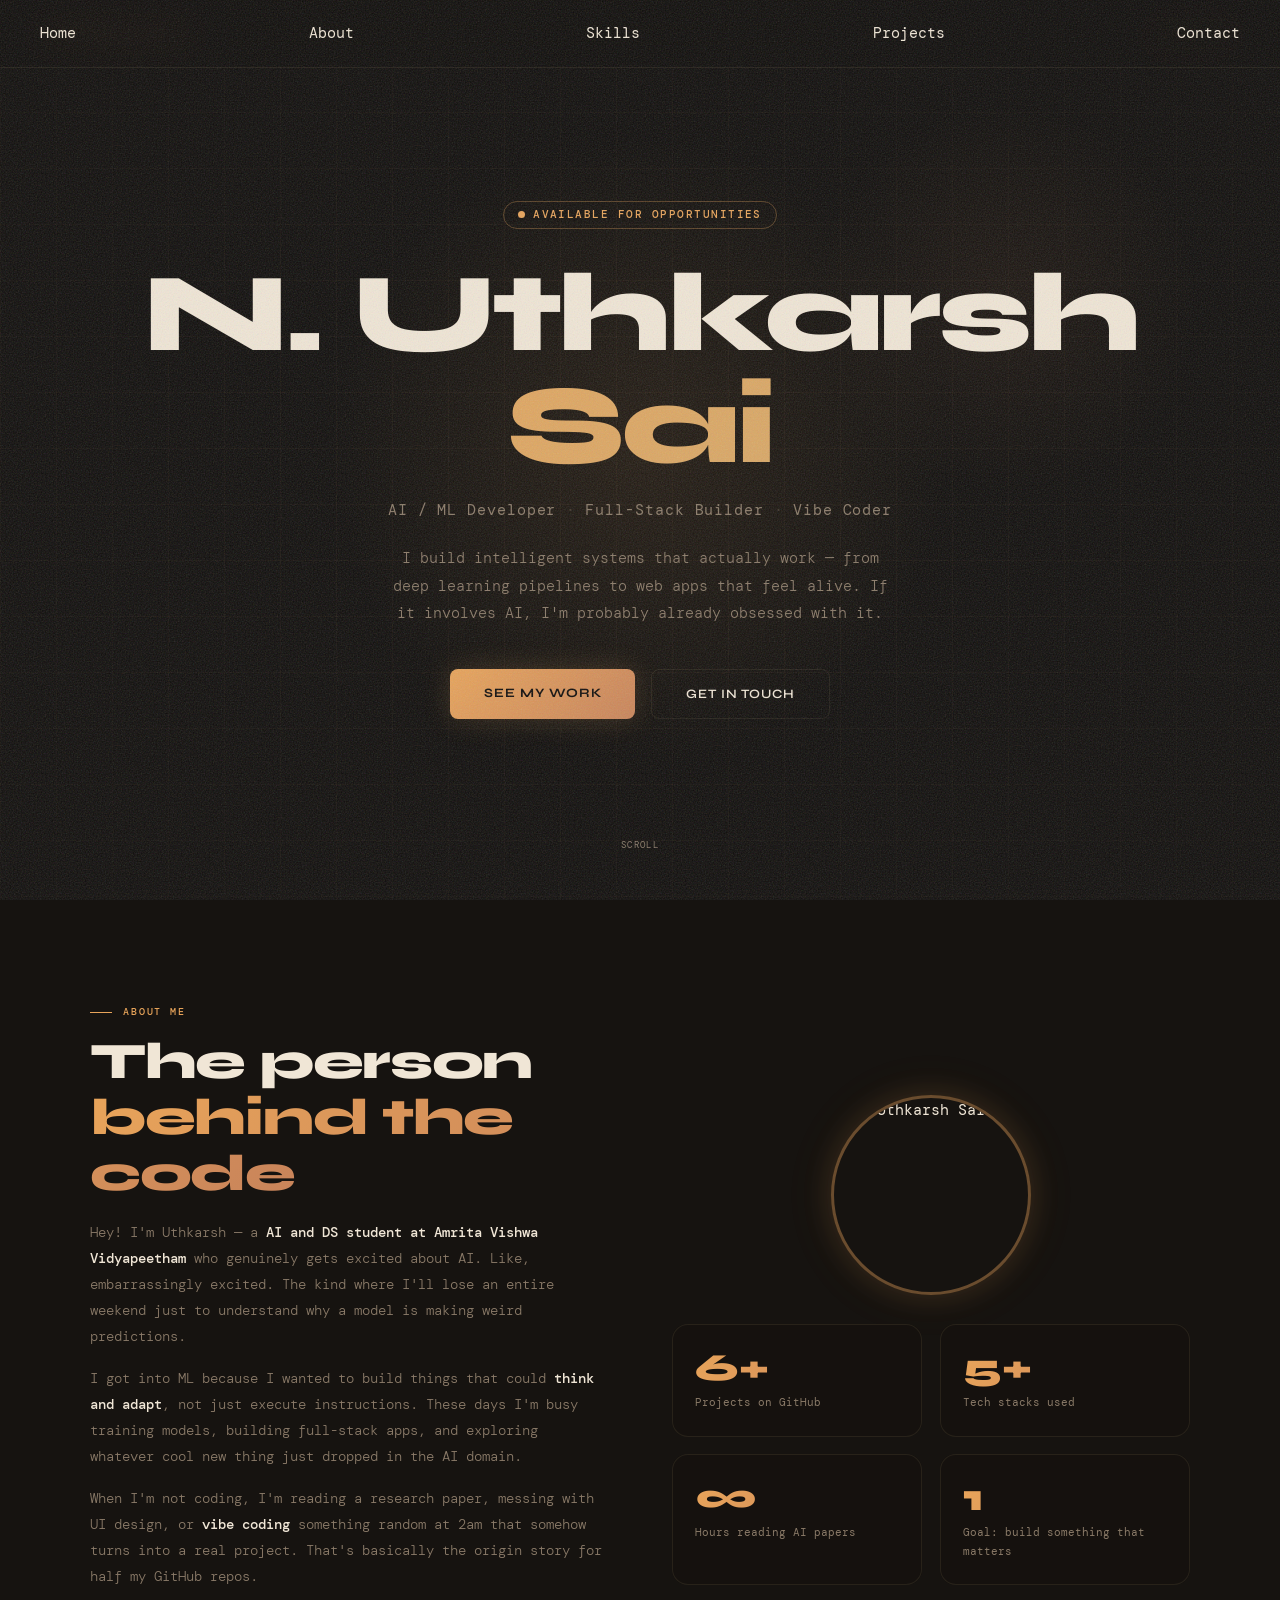
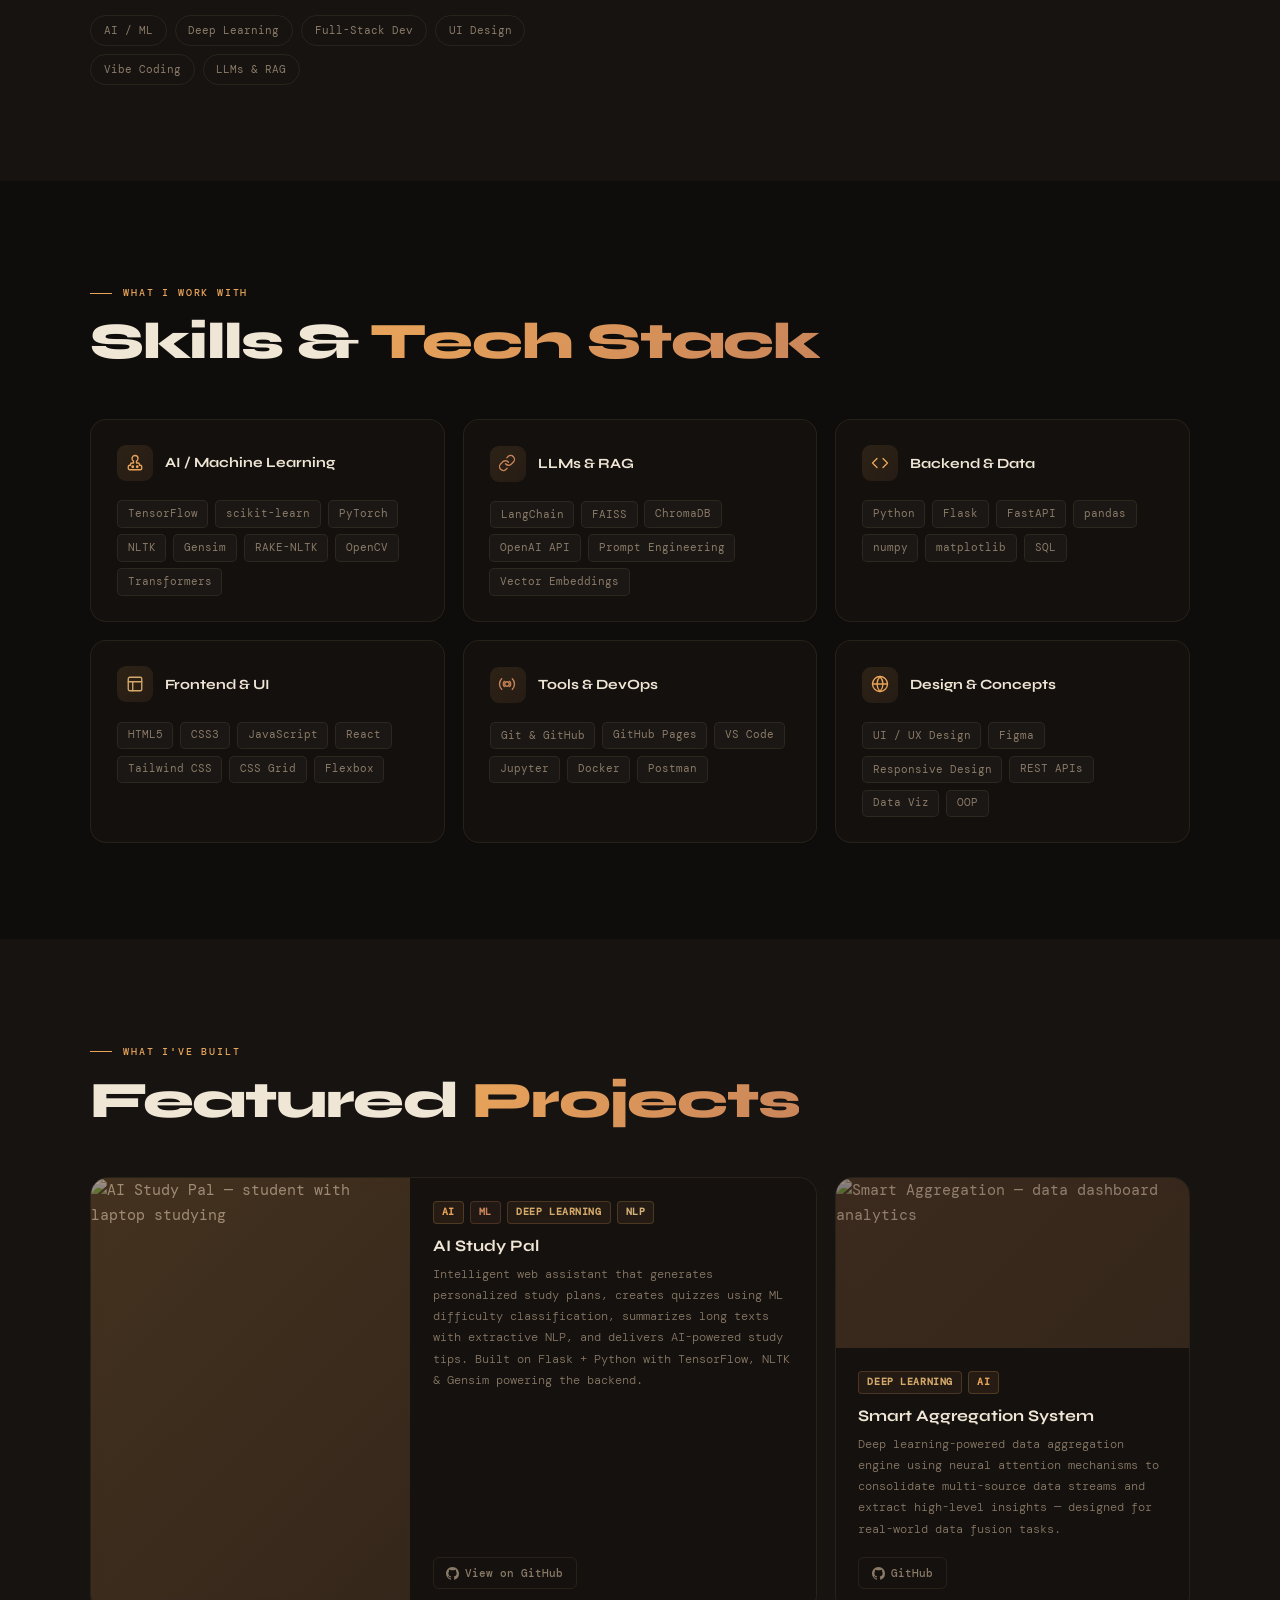
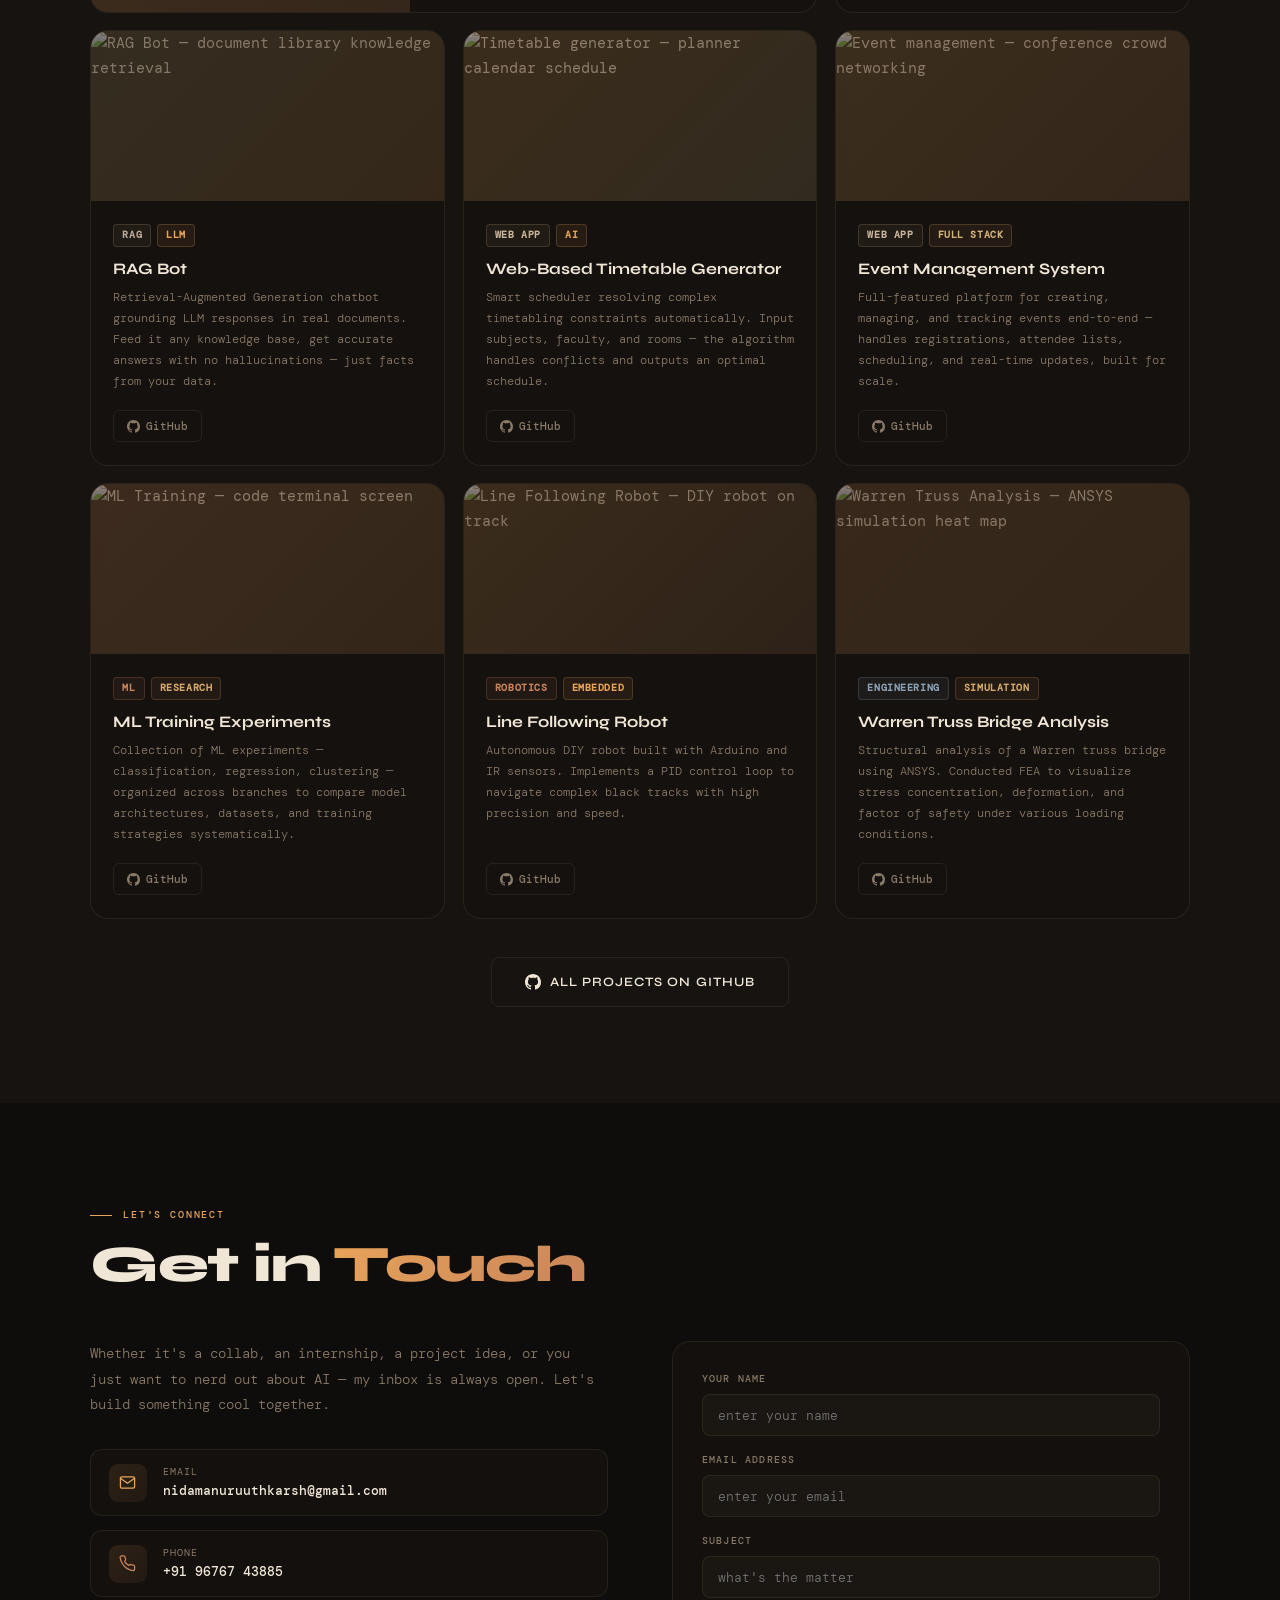
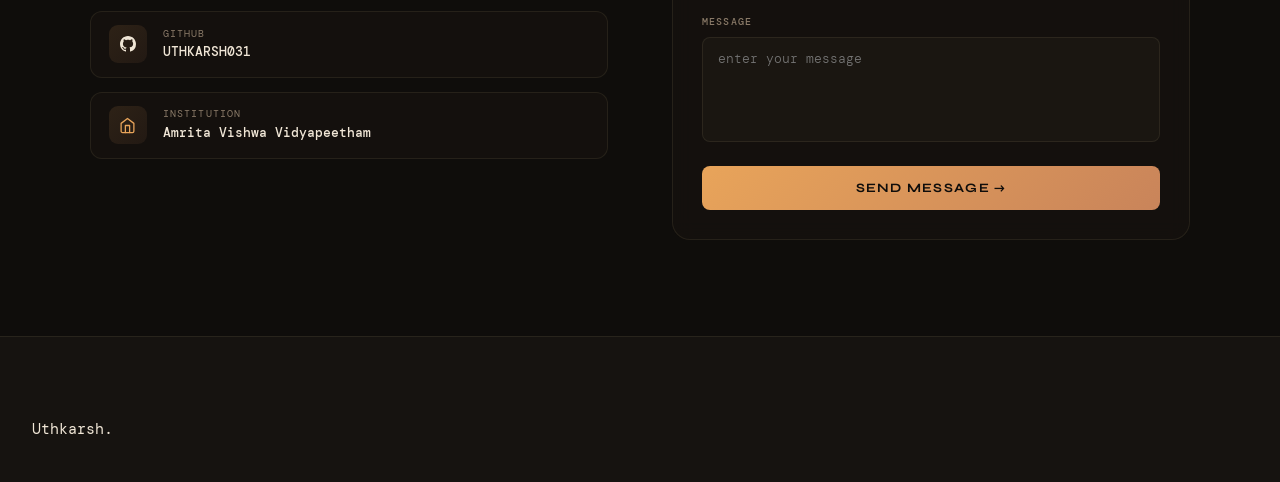
==== portfolio.html @ 539e6443 "Add files via upload" ====
<!DOCTYPE html>
<html lang="en">

<head>
  <meta charset="UTF-8" />
  <meta name="viewport" content="width=device-width, initial-scale=1.0" />
  <title>N. Uthkarsh Sai — AI/ML Developer</title>
  <link rel="preconnect" href="https://fonts.googleapis.com" />
  <link rel="preconnect" href="https://fonts.gstatic.com" crossorigin />
  <link
    href="https://fonts.googleapis.com/css2?family=Syne:wght@400;500;600;700;800&family=DM+Mono:wght@300;400;500&display=swap"
    rel="stylesheet" />

  <style>
    /* ======================================================
       TOKENS
    ====================================================== */
    :root {
      --bg: #0f0d0b;
      --surface: #161310;
      --surface2: #1e1a15;
      --border: rgba(255, 220, 160, 0.08);
      --accent: #e8a45a;
      --accent2: #c9845a;
      --accent3: #d4a96a;
      --text: #f0e6d6;
      --muted: #8a7a68;
      --card: rgba(22, 18, 14, 0.8);
      --r: 16px;
      --nh: 68px;
    }

    /* ======================================================
       RESET
    ====================================================== */
    *,
    *::before,
    *::after {
      box-sizing: border-box;
      margin: 0;
      padding: 0;
    }

    html {
      scroll-behavior: smooth;
      scroll-padding-top: var(--nh);
    }

    body {
      background: var(--bg);
      color: var(--text);
      font-family: 'DM Mono', monospace;
      font-size: 15px;
      line-height: 1.65;
      overflow-x: hidden;
    }

    a {
      color: inherit;
      text-decoration: none;
    }

    ul {
      list-style: none;
    }

    ::-webkit-scrollbar {
      width: 3px;
    }

    ::-webkit-scrollbar-track {
      background: var(--bg);
    }

    ::-webkit-scrollbar-thumb {
      background: var(--accent2);
      border-radius: 2px;
    }

    /* grain overlay */
    body::after {
      content: '';
      position: fixed;
      inset: 0;
      pointer-events: none;
      z-index: 9000;
      opacity: 0.18;
      background-image: url("data:image/svg+xml,%3Csvg xmlns='http://www.w3.org/2000/svg' width='300' height='300'%3E%3Cfilter id='n'%3E%3CfeTurbulence type='fractalNoise' baseFrequency='0.75' numOctaves='4' stitchTiles='stitch'/%3E%3C/filter%3E%3Crect width='300' height='300' filter='url(%23n)' opacity='1'/%3E%3C/svg%3E");
    }

    /* ======================================================
       CHECKBOX-POWERED MOBILE MENU  (zero JS)
    ====================================================== */
    #nav-toggle {
      display: none;
    }

    nav {
      position: fixed;
      top: 0;
      left: 0;
      right: 0;
      z-index: 500;
      height: var(--nh);
      display: flex;
      align-items: center;
      justify-content: space-between;
      padding: 0 2.5rem;
      background: rgba(15, 13, 11, 0.9);
      backdrop-filter: blur(18px);
      border-bottom: 1px solid var(--border);
    }

    .nav-logo {
      font-family: 'Syne', sans-serif;
      font-weight: 800;
      font-size: 1.3rem;
      letter-spacing: -0.02em;
      background: linear-gradient(120deg, #e8a45a, #c9845a);
      -webkit-background-clip: text;
      -webkit-text-fill-color: transparent;
      background-clip: text;
    }

    .nav-links {
      display: flex;
      gap: 2.5rem;
      align-items: center;
    }

    .nav-links a {
      font-size: 0.7rem;
      font-weight: 500;
      color: var(--muted);
      text-transform: uppercase;
      letter-spacing: 0.14em;
      transition: color 0.2s;
      position: relative;
      padding-bottom: 2px;
    }

    .nav-links a::after {
      content: '';
      position: absolute;
      bottom: 0;
      left: 0;
      width: 0;
      height: 1px;
      background: var(--accent);
      transition: width 0.3s ease;
    }

    .nav-links a:hover {
      color: var(--text);
    }

    .nav-links a:hover::after {
      width: 100%;
    }

    .nav-cta {
      padding: 0.42rem 1.05rem !important;
      border: 1px solid var(--accent) !important;
      border-radius: 6px;
      color: var(--accent) !important;
      transition: background 0.2s, color 0.2s !important;
    }

    .nav-cta::after {
      display: none !important;
    }

    .nav-cta:hover {
      background: var(--accent) !important;
      color: var(--bg) !important;
    }

    /* hamburger */
    .ham {
      display: none;
      flex-direction: column;
      gap: 5px;
      cursor: pointer;
    }

    .ham span {
      display: block;
      width: 22px;
      height: 2px;
      background: var(--text);
      border-radius: 2px;
      transition: all 0.3s ease;
      transform-origin: center;
    }

    /* mobile drawer */
    .mobile-nav {
      position: fixed;
      top: var(--nh);
      left: 0;
      right: 0;
      background: rgba(15, 13, 11, 0.97);
      backdrop-filter: blur(20px);
      border-bottom: 1px solid var(--border);
      padding: 1rem 2rem 1.5rem;
      z-index: 490;
      display: none;
      flex-direction: column;
    }

    .mobile-nav a {
      display: block;
      padding: 0.85rem 0;
      font-size: 0.8rem;
      color: var(--muted);
      border-bottom: 1px solid var(--border);
      text-transform: uppercase;
      letter-spacing: 0.12em;
      transition: color 0.2s;
    }

    .mobile-nav a:hover {
      color: var(--accent);
    }

    #nav-toggle:checked~.mobile-nav {
      display: flex;
    }

    #nav-toggle:checked~nav .ham span:nth-child(1) {
      transform: rotate(45deg) translate(5px, 5px);
    }

    #nav-toggle:checked~nav .ham span:nth-child(2) {
      opacity: 0;
      width: 0;
    }

    #nav-toggle:checked~nav .ham span:nth-child(3) {
      transform: rotate(-45deg) translate(5px, -5px);
    }

    /* ======================================================
       HERO
    ====================================================== */
    #hero {
      min-height: 100vh;
      display: flex;
      flex-direction: column;
      align-items: center;
      justify-content: center;
      text-align: center;
      padding: calc(var(--nh) + 4rem) 2rem 7rem;
      position: relative;
      overflow: hidden;
    }

    .hero-grid {
      position: absolute;
      inset: 0;
      background-image:
        linear-gradient(rgba(232, 164, 90, 0.04) 1px, transparent 1px),
        linear-gradient(90deg, rgba(232, 164, 90, 0.04) 1px, transparent 1px);
      background-size: 56px 56px;
      animation: gridShift 18s linear infinite;
    }

    .hero-grid::after {
      content: '';
      position: absolute;
      inset: 0;
      background: radial-gradient(ellipse at center, transparent 35%, rgba(15, 13, 11, 0.65) 100%);
      pointer-events: none;
    }

    @keyframes gridShift {
      0% {
        background-position: 0 0
      }

      100% {
        background-position: 56px 56px
      }
    }

    .glow-a {
      position: absolute;
      width: 680px;
      height: 680px;
      background: radial-gradient(circle, rgba(232, 164, 90, 0.09) 0%, transparent 65%);
      top: 50%;
      left: 50%;
      transform: translate(-50%, -50%);
      animation: breathe 7s ease-in-out infinite;
      pointer-events: none;
    }

    .glow-b {
      position: absolute;
      width: 420px;
      height: 420px;
      background: radial-gradient(circle, rgba(201, 132, 90, 0.07) 0%, transparent 65%);
      top: 10%;
      right: 5%;
      animation: breathe-b 9s ease-in-out infinite reverse;
      pointer-events: none;
    }

    @keyframes breathe {

      0%,
      100% {
        opacity: 0.7;
        transform: translate(-50%, -50%) scale(1);
      }

      50% {
        opacity: 1;
        transform: translate(-50%, -50%) scale(1.12);
      }
    }

    @keyframes breathe-b {

      0%,
      100% {
        opacity: 0.7;
        transform: scale(1);
      }

      50% {
        opacity: 1;
        transform: scale(1.1);
      }
    }

    .hero-badge {
      display: inline-flex;
      align-items: center;
      gap: 0.5rem;
      padding: 0.28rem 0.9rem;
      border: 1px solid rgba(232, 164, 90, 0.32);
      border-radius: 100px;
      font-size: 0.66rem;
      font-weight: 500;
      color: var(--accent);
      letter-spacing: 0.14em;
      text-transform: uppercase;
      margin-bottom: 1.8rem;
      position: relative;
      animation: fadeUp 0.7s ease both;
    }

    .dot {
      width: 7px;
      height: 7px;
      background: var(--accent);
      border-radius: 50%;
      flex-shrink: 0;
      position: relative;
      animation: blink 1.4s ease-in-out infinite;
    }

    .dot::after {
      content: '';
      position: absolute;
      inset: -3px;
      border-radius: 50%;
      border: 1px solid var(--accent);
      animation: ping 1.4s ease-out infinite;
      opacity: 0;
    }

    @keyframes ping {
      0% {
        transform: scale(1);
        opacity: 0.6
      }

      100% {
        transform: scale(2.2);
        opacity: 0
      }
    }

    @keyframes blink {

      0%,
      100% {
        opacity: 1
      }

      50% {
        opacity: 0.15
      }
    }

    .hero-name {
      font-family: 'Syne', sans-serif;
      font-size: clamp(3.2rem, 9vw, 7rem);
      font-weight: 800;
      line-height: 1.0;
      letter-spacing: -0.035em;
      animation: fadeUp 0.8s ease 0.1s both;
    }

    .hero-name .plain {
      display: block;
      color: var(--text);
    }

    .hero-name .grad {
      display: block;
      background: linear-gradient(125deg, #e8a45a 0%, #d4a96a 45%, #c9845a 100%);
      background-size: 200%;
      -webkit-background-clip: text;
      -webkit-text-fill-color: transparent;
      background-clip: text;
      animation: shimmer 5s ease infinite;
    }

    @keyframes shimmer {
      0% {
        background-position: 0% 50%;
      }

      50% {
        background-position: 100% 50%;
      }

      100% {
        background-position: 0% 50%;
      }
    }

    .hero-role {
      font-size: clamp(0.75rem, 1.8vw, 0.95rem);
      color: var(--muted);
      margin: 1rem 0 1.4rem;
      letter-spacing: 0.06em;
      animation: fadeUp 0.8s ease 0.2s both;
    }

    .hero-role .sep {
      margin: 0 0.6rem;
      opacity: 0.35;
    }

    .hero-desc {
      font-size: 0.95rem;
      color: var(--muted);
      max-width: 510px;
      margin: 0 auto 2.6rem;
      line-height: 1.8;
      font-weight: 300;
      animation: fadeUp 0.8s ease 0.3s both;
    }

    .hero-btns {
      display: flex;
      gap: 1rem;
      justify-content: center;
      flex-wrap: wrap;
      animation: fadeUp 0.8s ease 0.4s both;
    }

    .btn-p {
      padding: 0.85rem 2.1rem;
      background: linear-gradient(135deg, #e8a45a, #c9845a);
      color: #0f0d0b;
      font-family: 'Syne', sans-serif;
      font-weight: 700;
      font-size: 0.8rem;
      letter-spacing: 0.08em;
      text-transform: uppercase;
      border-radius: 8px;
      transition: transform 0.25s, box-shadow 0.25s;
      box-shadow: 0 0 28px rgba(232, 164, 90, 0.2);
    }

    .btn-p:hover {
      transform: translateY(-3px);
      box-shadow: 0 0 50px rgba(232, 164, 90, 0.36);
    }

    .btn-o {
      padding: 0.85rem 2.1rem;
      border: 1px solid var(--border);
      color: var(--text);
      font-family: 'Syne', sans-serif;
      font-weight: 600;
      font-size: 0.8rem;
      letter-spacing: 0.08em;
      text-transform: uppercase;
      border-radius: 8px;
      transition: border-color 0.25s, color 0.25s, transform 0.25s;
    }

    .btn-o:hover {
      border-color: var(--accent2);
      color: var(--accent2);
      transform: translateY(-3px);
    }

    .scroll-cue {
      position: absolute;
      bottom: 2.5rem;
      left: 50%;
      transform: translateX(-50%);
      display: flex;
      flex-direction: column;
      align-items: center;
      gap: 0.4rem;
    }

    .scroll-cue span {
      font-size: 0.58rem;
      color: var(--muted);
      text-transform: uppercase;
      letter-spacing: 0.16em;
    }

    .scroll-bar {
      width: 1px;
      height: 0;
      background: linear-gradient(to bottom, var(--accent), transparent);
      animation: grow 2s ease-in-out infinite;
    }

    @keyframes grow {
      0% {
        height: 0;
        opacity: 1
      }

      60% {
        height: 44px;
        opacity: 1
      }

      100% {
        height: 44px;
        opacity: 0
      }
    }



    @keyframes fadeUp {
      from {
        opacity: 0;
        transform: translateY(22px);
      }

      to {
        opacity: 1;
        transform: translateY(0);
      }
    }

    /* ======================================================
       SECTION SHARED
    ====================================================== */
    section {
      padding: 6rem 2rem;
    }

    .container {
      max-width: 1100px;
      margin: 0 auto;
    }

    .eyebrow {
      display: inline-flex;
      align-items: center;
      gap: 0.7rem;
      font-size: 0.63rem;
      font-weight: 500;
      color: var(--accent);
      text-transform: uppercase;
      letter-spacing: 0.18em;
      margin-bottom: 0.8rem;
    }

    .eyebrow::before {
      content: '';
      display: block;
      width: 22px;
      height: 1px;
      background: var(--accent);
    }

    .sec-title {
      font-family: 'Syne', sans-serif;
      font-size: clamp(2rem, 4.5vw, 3.2rem);
      font-weight: 800;
      letter-spacing: -0.025em;
      line-height: 1.1;
      margin-bottom: 1rem;
    }

    .sec-title em {
      font-style: normal;
      background: linear-gradient(125deg, #e8a45a, #c9845a);
      -webkit-background-clip: text;
      -webkit-text-fill-color: transparent;
      background-clip: text;
    }

    /* ======================================================
       ABOUT
    ====================================================== */
    #about {
      background: var(--surface);
    }

    .about-grid {
      display: grid;
      grid-template-columns: 1fr 1fr;
      gap: 4rem;
      align-items: center;
    }

    .about-text p {
      font-size: 0.88rem;
      color: var(--muted);
      line-height: 1.85;
      margin-bottom: 1rem;
      font-weight: 300;
    }

    .about-text p strong {
      color: var(--text);
      font-weight: 500;
    }

    .chips {
      display: flex;
      flex-wrap: wrap;
      gap: 0.5rem;
      margin-top: 1.6rem;
    }

    .chip {
      padding: 0.33rem 0.8rem;
      border: 1px solid var(--border);
      border-radius: 100px;
      font-size: 0.7rem;
      color: var(--muted);
      transition: border-color 0.25s, color 0.25s;
    }

    .chip:hover {
      border-color: var(--accent);
      color: var(--accent);
    }

    .stat-grid {
      display: grid;
      grid-template-columns: 1fr 1fr;
      gap: 1.1rem;
    }

    .profile-pic-wrap {
      display: flex;
      justify-content: center;
      margin-bottom: 1.8rem;
    }

    .profile-pic {
      width: 200px;
      height: 200px;
      border-radius: 50%;
      object-fit: cover;
      object-position: top;
      border: 3px solid rgba(232, 164, 90, 0.4);
      box-shadow: 0 0 30px rgba(232, 164, 90, 0.15), 0 0 60px rgba(232, 164, 90, 0.06);
      transition: transform 0.4s, box-shadow 0.4s;
    }

    .profile-pic:hover {
      transform: scale(1.05);
      box-shadow: 0 0 40px rgba(232, 164, 90, 0.3), 0 0 80px rgba(232, 164, 90, 0.1);
    }

    .stat-box {
      background: var(--card);
      border: 1px solid var(--border);
      border-radius: var(--r);
      padding: 1.5rem 1.4rem;
      backdrop-filter: blur(8px);
      transition: border-color 0.3s, transform 0.3s;
    }

    .stat-box:hover {
      border-color: rgba(232, 164, 90, 0.35);
      transform: translateY(-4px);
    }

    .stat-n {
      font-family: 'Syne', sans-serif;
      font-size: 2.4rem;
      font-weight: 800;
      background: linear-gradient(120deg, #e8a45a, #c9845a);
      -webkit-background-clip: text;
      -webkit-text-fill-color: transparent;
      background-clip: text;
      line-height: 1;
      margin-bottom: 0.35rem;
    }

    .stat-l {
      font-size: 0.7rem;
      color: var(--muted);
    }

    /* ======================================================
       SKILLS
    ====================================================== */
    #skills {
      background: var(--bg);
    }

    .skills-grid {
      display: grid;
      grid-template-columns: repeat(auto-fit, minmax(268px, 1fr));
      gap: 1.1rem;
      margin-top: 3rem;
    }

    .sk-card {
      background: var(--card);
      border: 1px solid var(--border);
      border-radius: var(--r);
      padding: 1.6rem;
      backdrop-filter: blur(8px);
      transition: border-color 0.3s, transform 0.3s, box-shadow 0.3s;
    }

    .sk-card:hover {
      border-color: rgba(201, 132, 90, 0.38);
      transform: translateY(-5px);
      box-shadow: 0 16px 50px rgba(0, 0, 0, 0.45), 0 -1px 0 0 rgba(232, 164, 90, 0.3);
    }

    .sk-head {
      display: flex;
      align-items: center;
      gap: 0.75rem;
      margin-bottom: 1.2rem;
    }

    .sk-ico {
      width: 36px;
      height: 36px;
      background: linear-gradient(135deg, rgba(232, 164, 90, 0.12), rgba(201, 132, 90, 0.1));
      border-radius: 9px;
      display: grid;
      place-items: center;
      font-size: 1rem;
      flex-shrink: 0;
    }

    .sk-cat {
      font-family: 'Syne', sans-serif;
      font-size: 0.88rem;
      font-weight: 700;
    }

    .pill-row {
      display: flex;
      flex-wrap: wrap;
      gap: 0.42rem;
    }

    .pill {
      padding: 0.23rem 0.62rem;
      background: rgba(255, 255, 255, 0.03);
      border: 1px solid var(--border);
      border-radius: 5px;
      font-size: 0.68rem;
      color: var(--muted);
      transition: color 0.2s, border-color 0.2s;
    }

    .pill:hover {
      color: var(--text);
      border-color: var(--accent2);
    }

    /* ======================================================
       PROJECTS
    ====================================================== */
    #projects {
      background: var(--surface);
    }

    .proj-grid {
      display: grid;
      grid-template-columns: repeat(3, 1fr);
      gap: 1.1rem;
      margin-top: 3rem;
    }

    .pc {
      background: var(--card);
      border: 1px solid var(--border);
      border-radius: 18px;
      overflow: hidden;
      backdrop-filter: blur(8px);
      transition: border-color 0.35s, transform 0.35s, box-shadow 0.35s;
      display: flex;
      flex-direction: column;
    }

    .pc:hover {
      border-color: rgba(232, 164, 90, 0.32);
      transform: translateY(-7px);
      box-shadow: 0 22px 65px rgba(0, 0, 0, 0.5), 0 0 28px rgba(232, 164, 90, 0.08);
    }

    .pc.feat {
      grid-column: span 2;
      flex-direction: row;
    }

    .pthumb {
      min-height: 170px;
      display: flex;
      align-items: center;
      justify-content: center;
      position: relative;
      overflow: hidden;
      flex-shrink: 0;
    }

    .pc:hover .pthumb-img {
      opacity: 0.65 !important;
      transform: scale(1.06);
    }

    .pc.feat .pthumb {
      width: 44%;
      min-height: unset;
    }




    .pbody {
      padding: 1.4rem;
      display: flex;
      flex-direction: column;
      flex: 1;
    }

    .ptags {
      display: flex;
      flex-wrap: wrap;
      gap: 0.38rem;
      margin-bottom: 0.75rem;
    }

    .pt {
      padding: 0.16rem 0.5rem;
      border-radius: 4px;
      font-size: 0.6rem;
      font-weight: 600;
      letter-spacing: 0.06em;
      text-transform: uppercase;
    }

    .t-ai {
      background: rgba(232, 164, 90, 0.08);
      color: #e8a45a;
      border: 1px solid rgba(232, 164, 90, 0.22);
    }

    .t-ml {
      background: rgba(201, 132, 90, 0.08);
      color: #c9845a;
      border: 1px solid rgba(201, 132, 90, 0.22);
    }

    .t-dl {
      background: rgba(212, 140, 90, 0.08);
      color: #d4a96a;
      border: 1px solid rgba(212, 140, 90, 0.22);
    }

    .t-web {
      background: rgba(180, 155, 110, 0.08);
      color: #c8b49a;
      border: 1px solid rgba(180, 155, 110, 0.22);
    }

    .t-nlp {
      background: rgba(212, 160, 90, 0.08);
      color: #d4b07a;
      border: 1px solid rgba(212, 160, 90, 0.22);
    }

    .t-rag {
      background: rgba(180, 155, 110, 0.08);
      color: #b8a898;
      border: 1px solid rgba(180, 155, 110, 0.22);
    }

    .t-eng {
      background: rgba(140, 160, 180, 0.08);
      color: #8aa0b4;
      border: 1px solid rgba(140, 160, 180, 0.22);
    }

    .ptitle {
      font-family: 'Syne', sans-serif;
      font-size: 1rem;
      font-weight: 700;
      line-height: 1.3;
      margin-bottom: 0.45rem;
    }

    .pdesc {
      font-size: 0.78rem;
      color: var(--muted);
      line-height: 1.7;
      margin-bottom: 1.1rem;
      flex: 1;
      font-weight: 300;
    }

    .pfoot {
      display: flex;
      gap: 0.65rem;
      margin-top: auto;
    }

    .plink {
      display: inline-flex;
      align-items: center;
      gap: 0.38rem;
      font-size: 0.7rem;
      font-weight: 500;
      color: var(--muted);
      padding: 0.36rem 0.8rem;
      border: 1px solid var(--border);
      border-radius: 6px;
      transition: color 0.2s, border-color 0.2s;
    }

    .plink:hover {
      color: var(--accent);
      border-color: var(--accent);
    }

    .plink svg {
      width: 13px;
      height: 13px;
      flex-shrink: 0;
    }

    .proj-cta {
      text-align: center;
      margin-top: 2.4rem;
    }

    /* ======================================================
       CONTACT
    ====================================================== */
    #contact {
      background: var(--bg);
    }

    .contact-grid {
      display: grid;
      grid-template-columns: 1fr 1fr;
      gap: 4rem;
      align-items: start;
      margin-top: 3rem;
    }

    .contact-blurb {
      font-size: 0.88rem;
      color: var(--muted);
      line-height: 1.8;
      margin-bottom: 2rem;
      font-weight: 300;
    }

    .clist {
      display: flex;
      flex-direction: column;
      gap: 0.85rem;
    }

    .ci {
      display: flex;
      align-items: center;
      gap: 1rem;
      padding: 0.85rem 1.1rem;
      background: var(--card);
      border: 1px solid var(--border);
      border-radius: 12px;
      transition: border-color 0.25s, transform 0.25s;
    }

    .ci:hover {
      border-color: rgba(232, 164, 90, 0.35);
      transform: translateX(5px);
    }

    .cico {
      width: 38px;
      height: 38px;
      background: linear-gradient(135deg, rgba(232, 164, 90, 0.12), rgba(201, 132, 90, 0.08));
      border-radius: 9px;
      display: grid;
      place-items: center;
      font-size: 1rem;
      flex-shrink: 0;
    }

    .clbl {
      font-size: 0.6rem;
      color: var(--muted);
      text-transform: uppercase;
      letter-spacing: 0.12em;
    }

    .cval {
      font-size: 0.82rem;
      font-weight: 500;
      color: var(--text);
    }

    /* form */
    .cform {
      background: var(--card);
      border: 1px solid var(--border);
      border-radius: 18px;
      padding: 1.8rem;
      backdrop-filter: blur(10px);
    }

    .fg {
      margin-bottom: 1rem;
    }

    .fg label {
      display: block;
      font-size: 0.62rem;
      font-weight: 500;
      color: var(--muted);
      text-transform: uppercase;
      letter-spacing: 0.12em;
      margin-bottom: 0.42rem;
    }

    .fg input,
    .fg textarea {
      width: 100%;
      background: rgba(255, 220, 160, 0.03);
      border: 1px solid var(--border);
      border-radius: 8px;
      padding: 0.72rem 0.92rem;
      color: var(--text);
      font-family: 'DM Mono', monospace;
      font-size: 0.8rem;
      font-weight: 300;
      outline: none;
      resize: none;
      transition: border-color 0.25s, box-shadow 0.25s;
    }

    .fg textarea {
      height: 105px;
    }

    .fg input:focus,
    .fg textarea:focus {
      border-color: var(--accent);
      box-shadow: 0 0 0 3px rgba(232, 164, 90, 0.07);
    }

    .fsub {
      width: 100%;
      padding: 0.88rem;
      background: linear-gradient(135deg, #e8a45a, #c9845a);
      color: #0f0d0b;
      font-family: 'Syne', sans-serif;
      font-weight: 700;
      font-size: 0.8rem;
      letter-spacing: 0.1em;
      text-transform: uppercase;
      border: none;
      border-radius: 8px;
      cursor: pointer;
      transition: transform 0.25s, box-shadow 0.25s;
    }

    .fsub:hover {
      transform: translateY(-2px);
      box-shadow: 0 0 40px rgba(232, 164, 90, 0.28);
    }

    .fsub:active {
      transform: translateY(0);
    }

    /* ======================================================
       FOOTER
    ====================================================== */
    footer {
      background: var(--surface);
      border-top: 1px solid var(--border);
      padding: 5rem 2rem 2.5rem;
      position: relative;
    }

    .footer-grid {
      max-width: 1100px;
      margin: 0 auto;
      display: grid;
      grid-template-columns: 2fr 1fr 1fr 1.2fr;
      gap: 3rem;
      margin-bottom: 4rem;
    }

    .footer-col h4 {
      font-family: 'Syne', sans-serif;
      font-size: 0.75rem;
      font-weight: 700;
      color: var(--text);
      text-transform: uppercase;
      letter-spacing: 0.12em;
      margin-bottom: 1.5rem;
    }

    .footer-about .footer-logo {
      display: inline-block;
      font-family: 'Syne', sans-serif;
      font-weight: 800;
      font-size: 1.5rem;
      background: linear-gradient(120deg, #e8a45a, #c9845a);
      -webkit-background-clip: text;
      -webkit-text-fill-color: transparent;
      background-clip: text;
      margin-bottom: 1rem;
    }

    .footer-about p {
      font-size: 0.82rem;
      color: var(--muted);
      line-height: 1.7;
      max-width: 280px;
    }

    .footer-links ul,
    .footer-socials ul {
      display: flex;
      flex-direction: column;
      gap: 0.8rem;
    }

    .footer-links a,
    .footer-socials a {
      font-size: 0.8rem;
      color: var(--muted);
      transition: color 0.2s, transform 0.2s;
      display: inline-block;
    }

    .footer-links a:hover,
    .footer-socials a:hover {
      color: var(--accent);
      transform: translateX(4px);
    }

    .footer-contact p {
      font-size: 0.8rem;
      color: var(--muted);
      margin-bottom: 0.8rem;
      display: flex;
      align-items: center;
      gap: 0.6rem;
    }

    .footer-contact svg {
      width: 14px;
      height: 14px;
      color: var(--accent);
    }

    .footer-bottom {
      max-width: 1100px;
      margin: 0 auto;
      padding-top: 2rem;
      border-top: 1px solid var(--border);
      display: flex;
      justify-content: space-between;
      align-items: center;
      flex-wrap: wrap;
      gap: 1rem;
    }

    .footer-copy {
      font-size: 0.72rem;
      color: var(--muted);
    }

    .footer-credit {
      font-size: 0.72rem;
      color: var(--muted);
      font-style: italic;
    }

    .footer-credit strong {
      color: var(--accent2);
      font-weight: 500;
    }

    @media (max-width: 850px) {
      .footer-grid {
        grid-template-columns: 1fr 1fr;
        gap: 2.5rem;
      }
    }

    @media (max-width: 500px) {
      footer {
        padding-top: 3.5rem;
      }

      .footer-grid {
        grid-template-columns: 1fr;
        gap: 2rem;
      }

      .footer-bottom {
        flex-direction: column;
        text-align: center;
      }
    }

    /* ======================================================
       GITHUB SVG helper
    ====================================================== */
    .gh {
      width: 13px;
      height: 13px;
      flex-shrink: 0;
    }

    /* ======================================================
       RESPONSIVE
    ====================================================== */
    @media (max-width: 960px) {
      .proj-grid {
        grid-template-columns: 1fr 1fr;
      }

      .pc.feat {
        grid-column: span 2;
        flex-direction: column;
      }

      .pc.feat .pthumb {
        width: 100%;
        min-height: 170px;
      }

      .about-grid {
        grid-template-columns: 1fr;
        gap: 2.5rem;
      }

      .contact-grid {
        grid-template-columns: 1fr;
        gap: 2.2rem;
      }
    }

    @media (max-width: 680px) {
      nav {
        padding: 0 1.5rem;
      }

      .nav-links {
        display: none;
      }

      .ham {
        display: flex;
      }

      section {
        padding: 4rem 1.25rem;
      }

      .proj-grid {
        grid-template-columns: 1fr;
      }

      .pc.feat {
        grid-column: span 1;
      }

      .stat-grid {
        grid-template-columns: 1fr 1fr;
      }

      .footer-inner {
        flex-direction: column;
        text-align: center;
      }

      .fnav {
        justify-content: center;
      }
    }
  </style>
</head>

<body>

  <!-- ================================================
     MOBILE MENU TOGGLE (zero JS — checkbox hack)
================================================ -->
  <input type="checkbox" id="nav-toggle" />

  <nav>
    <a href="#hero" class="nav-logo">Uthkarsh.</a>
    <ul class="nav-links">
      <li><a href="#about">About</a></li>
      <li><a href="#skills">Skills</a></li>
      <li><a href="#projects">Projects</a></li>
      <li><a href="#contact" class="nav-cta">Contact</a></li>
    </ul>
    <label for="nav-toggle" class="ham" aria-label="Toggle menu">
      <span></span><span></span><span></span>
    </label>
  </nav>

  <div class="mobile-nav">
    <a href="#about">About</a>
    <a href="#skills">Skills</a>
    <a href="#projects">Projects</a>
    <a href="#contact">Contact</a>
  </div>

  <!-- ================================================
     HERO
================================================ -->
  <section id="hero">
    <div class="hero-grid"></div>
    <div class="glow-a"></div>
    <div class="glow-b"></div>

    <div class="hero-badge"><span class="dot"></span> Available for Opportunities</div>

    <h1 class="hero-name">
      <span class="plain">N. Uthkarsh</span>
      <span class="grad">Sai</span>
    </h1>

    <p class="hero-role">
      AI / ML Developer<span class="sep">·</span>Full-Stack Builder<span class="sep">·</span>Vibe Coder
    </p>

    <p class="hero-desc">
      I build intelligent systems that actually work — from deep learning pipelines to
      web apps that feel alive. If it involves AI, I'm probably already obsessed with it.
    </p>

    <div class="hero-btns">
      <a href="#projects" class="btn-p">See My Work</a>
      <a href="#contact" class="btn-o">Get in Touch</a>
    </div>

    <div class="scroll-cue">
      <span>Scroll</span>
      <div class="scroll-bar"></div>
    </div>
  </section>

  <!-- ================================================
     ABOUT
================================================ -->
  <section id="about">
    <div class="container">
      <div class="about-grid">

        <div>
          <p class="eyebrow">About Me</p>
          <h2 class="sec-title">The person <em>behind the code</em></h2>
          <div class="about-text">
            <p>Hey! I'm Uthkarsh — a <strong>AI and DS student at Amrita Vishwa Vidyapeetham</strong> who genuinely gets
              excited about AI. Like, embarrassingly excited. The kind where I'll lose an entire weekend just to
              understand why a model is making weird predictions.</p>
            <p>I got into ML because I wanted to build things that could <strong>think and adapt</strong>, not just
              execute instructions. These days I'm busy training models, building full-stack apps, and exploring
              whatever cool new thing just dropped in the AI domain.</p>
            <p>When I'm not coding, I'm reading a research paper, messing with UI design, or <strong>vibe
                coding</strong> something random at 2am that somehow turns into a real project. That's basically the
              origin story for half my GitHub repos.</p>
          </div>
          <div class="chips">
            <span class="chip">AI / ML</span>
            <span class="chip">Deep Learning</span>
            <span class="chip">Full-Stack Dev</span>
            <span class="chip">UI Design</span>
            <span class="chip">Vibe Coding</span>
            <span class="chip">LLMs &amp; RAG</span>
          </div>
        </div>

        <div>
          <div class="profile-pic-wrap">
            <img
              src="C:\Users\uthka\.gemini\antigravity\brain\37207df0-dc0d-4128-b803-e2a9fe439cb8\media__1774162136945.jpg"
              alt="N. Uthkarsh Sai" class="profile-pic" />
          </div>
          <div class="stat-grid">
            <div class="stat-box">
              <div class="stat-n">6+</div>
              <div class="stat-l">Projects on GitHub</div>
            </div>
            <div class="stat-box">
              <div class="stat-n">5+</div>
              <div class="stat-l">Tech stacks used</div>
            </div>
            <div class="stat-box">
              <div class="stat-n">∞</div>
              <div class="stat-l">Hours reading AI papers</div>
            </div>
            <div class="stat-box">
              <div class="stat-n">1</div>
              <div class="stat-l">Goal: build something that matters</div>
            </div>
          </div>
        </div>

      </div>
    </div>
  </section>

  <!-- ================================================
     SKILLS
================================================ -->
  <section id="skills">
    <div class="container">
      <p class="eyebrow">What I Work With</p>
      <h2 class="sec-title">Skills &amp; <em>Tech Stack</em></h2>

      <div class="skills-grid">

        <div class="sk-card">
          <div class="sk-head">
            <div class="sk-ico"><svg width="18" height="18" viewBox="0 0 24 24" fill="none" stroke="var(--accent)"
                stroke-width="1.8" stroke-linecap="round" stroke-linejoin="round">
                <path
                  d="M12 2a4 4 0 0 1 4 4c0 1.5-.8 2.8-2 3.5V12h2a2 2 0 0 1 2 2v1h1a2 2 0 0 1 2 2v2a2 2 0 0 1-2 2H5a2 2 0 0 1-2-2v-2a2 2 0 0 1 2-2h1v-1a2 2 0 0 1 2-2h2V9.5C8.8 8.8 8 7.5 8 6a4 4 0 0 1 4-4z" />
                <circle cx="9" cy="17" r="1" />
                <circle cx="15" cy="17" r="1" />
              </svg></div>
            <div class="sk-cat">AI / Machine Learning</div>
          </div>
          <div class="pill-row">
            <span class="pill">TensorFlow</span><span class="pill">scikit-learn</span>
            <span class="pill">PyTorch</span><span class="pill">NLTK</span>
            <span class="pill">Gensim</span><span class="pill">RAKE-NLTK</span>
            <span class="pill">OpenCV</span><span class="pill">Transformers</span>
          </div>
        </div>

        <div class="sk-card">
          <div class="sk-head">
            <div class="sk-ico"><svg width="18" height="18" viewBox="0 0 24 24" fill="none" stroke="var(--accent2)"
                stroke-width="1.8" stroke-linecap="round" stroke-linejoin="round">
                <path d="M10 13a5 5 0 0 0 7.54.54l3-3a5 5 0 0 0-7.07-7.07l-1.72 1.71" />
                <path d="M14 11a5 5 0 0 0-7.54-.54l-3 3a5 5 0 0 0 7.07 7.07l1.71-1.71" />
              </svg></div>
            <div class="sk-cat">LLMs &amp; RAG</div>
          </div>
          <div class="pill-row">
            <span class="pill">LangChain</span><span class="pill">FAISS</span>
            <span class="pill">ChromaDB</span><span class="pill">OpenAI API</span>
            <span class="pill">Prompt Engineering</span><span class="pill">Vector Embeddings</span>
          </div>
        </div>

        <div class="sk-card">
          <div class="sk-head">
            <div class="sk-ico"><svg width="18" height="18" viewBox="0 0 24 24" fill="none" stroke="var(--accent)"
                stroke-width="1.8" stroke-linecap="round" stroke-linejoin="round">
                <polyline points="16 18 22 12 16 6" />
                <polyline points="8 6 2 12 8 18" />
              </svg></div>
            <div class="sk-cat">Backend &amp; Data</div>
          </div>
          <div class="pill-row">
            <span class="pill">Python</span><span class="pill">Flask</span>
            <span class="pill">FastAPI</span><span class="pill">pandas</span>
            <span class="pill">numpy</span><span class="pill">matplotlib</span><span class="pill">SQL</span>
          </div>
        </div>

        <div class="sk-card">
          <div class="sk-head">
            <div class="sk-ico"><svg width="18" height="18" viewBox="0 0 24 24" fill="none" stroke="var(--accent3)"
                stroke-width="1.8" stroke-linecap="round" stroke-linejoin="round">
                <rect x="3" y="3" width="18" height="18" rx="2" ry="2" />
                <path d="M3 9h18" />
                <path d="M9 21V9" />
              </svg></div>
            <div class="sk-cat">Frontend &amp; UI</div>
          </div>
          <div class="pill-row">
            <span class="pill">HTML5</span><span class="pill">CSS3</span>
            <span class="pill">JavaScript</span><span class="pill">React</span>
            <span class="pill">Tailwind CSS</span><span class="pill">CSS Grid</span><span class="pill">Flexbox</span>
          </div>
        </div>

        <div class="sk-card">
          <div class="sk-head">
            <div class="sk-ico"><svg width="18" height="18" viewBox="0 0 24 24" fill="none" stroke="var(--accent2)"
                stroke-width="1.8" stroke-linecap="round" stroke-linejoin="round">
                <circle cx="12" cy="12" r="3" />
                <path d="M19.07 4.93a10 10 0 0 1 0 14.14M4.93 4.93a10 10 0 0 0 0 14.14" />
                <path d="M15.54 8.46a5 5 0 0 1 0 7.07M8.46 8.46a5 5 0 0 0 0 7.07" />
              </svg></div>
            <div class="sk-cat">Tools &amp; DevOps</div>
          </div>
          <div class="pill-row">
            <span class="pill">Git &amp; GitHub</span><span class="pill">GitHub Pages</span>
            <span class="pill">VS Code</span><span class="pill">Jupyter</span>
            <span class="pill">Docker</span><span class="pill">Postman</span>
          </div>
        </div>

        <div class="sk-card">
          <div class="sk-head">
            <div class="sk-ico"><svg width="18" height="18" viewBox="0 0 24 24" fill="none" stroke="var(--accent)"
                stroke-width="1.8" stroke-linecap="round" stroke-linejoin="round">
                <circle cx="12" cy="12" r="10" />
                <path d="M2 12h20" />
                <path d="M12 2a15.3 15.3 0 0 1 4 10 15.3 15.3 0 0 1-4 10 15.3 15.3 0 0 1-4-10 15.3 15.3 0 0 1 4-10z" />
              </svg></div>
            <div class="sk-cat">Design &amp; Concepts</div>
          </div>
          <div class="pill-row">
            <span class="pill">UI / UX Design</span><span class="pill">Figma</span>
            <span class="pill">Responsive Design</span><span class="pill">REST APIs</span>
            <span class="pill">Data Viz</span><span class="pill">OOP</span>
          </div>
        </div>

      </div>
    </div>
  </section>

  <!-- ================================================
     PROJECTS
================================================ -->
  <section id="projects">
    <div class="container">
      <p class="eyebrow">What I've Built</p>
      <h2 class="sec-title">Featured <em>Projects</em></h2>

      <div class="proj-grid">

        <!-- FEATURED: AI Study Pal -->
        <div class="pc feat">
          <div class="pthumb">
            <img src="https://images.unsplash.com/photo-1516321318423-f06f85e504b3?w=600&q=80&auto=format&fit=crop"
              alt="AI Study Pal — student with laptop studying" loading="lazy"
              style="width:100%;height:100%;object-fit:cover;position:absolute;inset:0;opacity:0.55;transition:opacity 0.4s,transform 0.5s;"
              class="pthumb-img" />
            <div
              style="position:absolute;inset:0;background:linear-gradient(135deg,rgba(232,164,90,0.22),rgba(201,132,90,0.18));">
            </div>
          </div>
          <div class="pbody">
            <div class="ptags">
              <span class="pt t-ai">AI</span>
              <span class="pt t-ml">ML</span>
              <span class="pt t-dl">Deep Learning</span>
              <span class="pt t-nlp">NLP</span>
            </div>
            <h3 class="ptitle">AI Study Pal</h3>
            <p class="pdesc">Intelligent web assistant that generates personalized study plans, creates quizzes using ML
              difficulty classification, summarizes long texts with extractive NLP, and delivers AI-powered study tips.
              Built on Flask + Python with TensorFlow, NLTK &amp; Gensim powering the backend.</p>
            <div class="pfoot">
              <a href="https://github.com/UTHKARSH031/ai-study-pal" target="_blank" class="plink">
                <svg class="gh" viewBox="0 0 24 24" fill="currentColor">
                  <path
                    d="M12 0C5.37 0 0 5.37 0 12c0 5.31 3.435 9.795 8.205 11.385.6.105.825-.255.825-.57 0-.285-.015-1.23-.015-2.235-3.015.555-3.795-.735-4.035-1.41-.135-.345-.72-1.41-1.23-1.695-.42-.225-1.02-.78-.015-.795.945-.015 1.62.87 1.845 1.23 1.08 1.815 2.805 1.305 3.495.99.105-.78.42-1.305.765-1.605-2.67-.3-5.46-1.335-5.46-5.925 0-1.305.465-2.385 1.23-3.225-.12-.3-.54-1.53.12-3.18 0 0 1.005-.315 3.3 1.23.96-.27 1.98-.405 3-.405s2.04.135 3 .405c2.295-1.56 3.3-1.23 3.3-1.23.66 1.65.24 2.88.12 3.18.765.84 1.23 1.905 1.23 3.225 0 4.605-2.805 5.625-5.475 5.925.435.375.81 1.095.81 2.22 0 1.605-.015 2.895-.015 3.3 0 .315.225.69.825.57A12.02 12.02 0 0024 12c0-6.63-5.37-12-12-12z" />
                </svg>
                View on GitHub
              </a>
            </div>
          </div>
        </div>

        <!-- Smart Aggregation System -->
        <div class="pc">
          <div class="pthumb">
            <img src="https://images.unsplash.com/photo-1551288049-bebda4e38f71?w=600&q=80&auto=format&fit=crop"
              alt="Smart Aggregation — data dashboard analytics" loading="lazy"
              style="width:100%;height:100%;object-fit:cover;position:absolute;inset:0;opacity:0.5;transition:opacity 0.4s,transform 0.5s;"
              class="pthumb-img" />
            <div
              style="position:absolute;inset:0;background:linear-gradient(135deg,rgba(212,140,90,0.2),rgba(201,132,90,0.18));">
            </div>
          </div>
          <div class="pbody">
            <div class="ptags"><span class="pt t-dl">Deep Learning</span><span class="pt t-ai">AI</span></div>
            <h3 class="ptitle">Smart Aggregation System</h3>
            <p class="pdesc">Deep learning-powered data aggregation engine using neural attention mechanisms to
              consolidate multi-source data streams and extract high-level insights — designed for real-world data
              fusion tasks.</p>
            <div class="pfoot">
              <a href="https://github.com/UTHKARSH031" target="_blank" class="plink">
                <svg class="gh" viewBox="0 0 24 24" fill="currentColor">
                  <path
                    d="M12 0C5.37 0 0 5.37 0 12c0 5.31 3.435 9.795 8.205 11.385.6.105.825-.255.825-.57 0-.285-.015-1.23-.015-2.235-3.015.555-3.795-.735-4.035-1.41-.135-.345-.72-1.41-1.23-1.695-.42-.225-1.02-.78-.015-.795.945-.015 1.62.87 1.845 1.23 1.08 1.815 2.805 1.305 3.495.99.105-.78.42-1.305.765-1.605-2.67-.3-5.46-1.335-5.46-5.925 0-1.305.465-2.385 1.23-3.225-.12-.3-.54-1.53.12-3.18 0 0 1.005-.315 3.3 1.23.96-.27 1.98-.405 3-.405s2.04.135 3 .405c2.295-1.56 3.3-1.23 3.3-1.23.66 1.65.24 2.88.12 3.18.765.84 1.23 1.905 1.23 3.225 0 4.605-2.805 5.625-5.475 5.925.435.375.81 1.095.81 2.22 0 1.605-.015 2.895-.015 3.3 0 .315.225.69.825.57A12.02 12.02 0 0024 12c0-6.63-5.37-12-12-12z" />
                </svg>
                GitHub
              </a>
            </div>
          </div>
        </div>

        <!-- RAG Bot -->
        <div class="pc">
          <div class="pthumb">
            <img src="https://media.istockphoto.com/id/2150086022/vector/rag-or-retrieval-augmented-generation-for-precise-response-outline-diagram.jpg?s=612x612&w=0&k=20&c=Upyv2wn4MAyCCxc9MJehfTA11UPdZYIVPuXppAlur5A="
              alt="RAG Bot — document library knowledge retrieval" loading="lazy"
              style="width:100%;height:100%;object-fit:cover;position:absolute;inset:0;opacity:0.45;transition:opacity 0.4s,transform 0.5s;"
              class="pthumb-img" />
            <div
              style="position:absolute;inset:0;background:linear-gradient(135deg,rgba(180,155,110,0.2),rgba(232,164,90,0.15));">
            </div>
          </div>
          <div class="pbody">
            <div class="ptags"><span class="pt t-rag">RAG</span><span class="pt t-ai">LLM</span></div>
            <h3 class="ptitle">RAG Bot</h3>
            <p class="pdesc">Retrieval-Augmented Generation chatbot grounding LLM responses in real documents. Feed it
              any knowledge base, get accurate answers with no hallucinations — just facts from your data.</p>
            <div class="pfoot">
              <a href="https://github.com/UTHKARSH031/rag-bot-" target="_blank" class="plink">
                <svg class="gh" viewBox="0 0 24 24" fill="currentColor">
                  <path
                    d="M12 0C5.37 0 0 5.37 0 12c0 5.31 3.435 9.795 8.205 11.385.6.105.825-.255.825-.57 0-.285-.015-1.23-.015-2.235-3.015.555-3.795-.735-4.035-1.41-.135-.345-.72-1.41-1.23-1.695-.42-.225-1.02-.78-.015-.795.945-.015 1.62.87 1.845 1.23 1.08 1.815 2.805 1.305 3.495.99.105-.78.42-1.305.765-1.605-2.67-.3-5.46-1.335-5.46-5.925 0-1.305.465-2.385 1.23-3.225-.12-.3-.54-1.53.12-3.18 0 0 1.005-.315 3.3 1.23.96-.27 1.98-.405 3-.405s2.04.135 3 .405c2.295-1.56 3.3-1.23 3.3-1.23.66 1.65.24 2.88.12 3.18.765.84 1.23 1.905 1.23 3.225 0 4.605-2.805 5.625-5.475 5.925.435.375.81 1.095.81 2.22 0 1.605-.015 2.895-.015 3.3 0 .315.225.69.825.57A12.02 12.02 0 0024 12c0-6.63-5.37-12-12-12z" />
                </svg>
                GitHub
              </a>
            </div>
          </div>
        </div>

        <!-- Timetable Generator -->
        <div class="pc">
          <div class="pthumb">
            <img src="https://images.unsplash.com/photo-1506784983877-45594efa4cbe?w=600&q=80&auto=format&fit=crop"
              alt="Timetable generator — planner calendar schedule" loading="lazy"
              style="width:100%;height:100%;object-fit:cover;position:absolute;inset:0;opacity:0.48;transition:opacity 0.4s,transform 0.5s;"
              class="pthumb-img" />
            <div
              style="position:absolute;inset:0;background:linear-gradient(135deg,rgba(232,164,90,0.18),rgba(180,155,110,0.18));">
            </div>
          </div>
          <div class="pbody">
            <div class="ptags"><span class="pt t-web">Web App</span><span class="pt t-ai">AI</span></div>
            <h3 class="ptitle">Web-Based Timetable Generator</h3>
            <p class="pdesc">Smart scheduler resolving complex timetabling constraints automatically. Input subjects,
              faculty, and rooms — the algorithm handles conflicts and outputs an optimal schedule.</p>
            <div class="pfoot">
              <a href="https://github.com/UTHKARSH031/web-based-timetable-generator" target="_blank" class="plink">
                <svg class="gh" viewBox="0 0 24 24" fill="currentColor">
                  <path
                    d="M12 0C5.37 0 0 5.37 0 12c0 5.31 3.435 9.795 8.205 11.385.6.105.825-.255.825-.57 0-.285-.015-1.23-.015-2.235-3.015.555-3.795-.735-4.035-1.41-.135-.345-.72-1.41-1.23-1.695-.42-.225-1.02-.78-.015-.795.945-.015 1.62.87 1.845 1.23 1.08 1.815 2.805 1.305 3.495.99.105-.78.42-1.305.765-1.605-2.67-.3-5.46-1.335-5.46-5.925 0-1.305.465-2.385 1.23-3.225-.12-.3-.54-1.53.12-3.18 0 0 1.005-.315 3.3 1.23.96-.27 1.98-.405 3-.405s2.04.135 3 .405c2.295-1.56 3.3-1.23 3.3-1.23.66 1.65.24 2.88.12 3.18.765.84 1.23 1.905 1.23 3.225 0 4.605-2.805 5.625-5.475 5.925.435.375.81 1.095.81 2.22 0 1.605-.015 2.895-.015 3.3 0 .315.225.69.825.57A12.02 12.02 0 0024 12c0-6.63-5.37-12-12-12z" />
                </svg>
                GitHub
              </a>
            </div>
          </div>
        </div>

        <!-- Event Management -->
        <div class="pc">
          <div class="pthumb">
            <img src="https://images.unsplash.com/photo-1540575467063-178a50c2df87?w=600&q=80&auto=format&fit=crop"
              alt="Event management — conference crowd networking" loading="lazy"
              style="width:100%;height:100%;object-fit:cover;position:absolute;inset:0;opacity:0.45;transition:opacity 0.4s,transform 0.5s;"
              class="pthumb-img" />
            <div
              style="position:absolute;inset:0;background:linear-gradient(135deg,rgba(212,160,90,0.2),rgba(212,140,90,0.16));">
            </div>
          </div>
          <div class="pbody">
            <div class="ptags"><span class="pt t-web">Web App</span><span class="pt t-nlp">Full Stack</span></div>
            <h3 class="ptitle">Event Management System</h3>
            <p class="pdesc">Full-featured platform for creating, managing, and tracking events end-to-end — handles
              registrations, attendee lists, scheduling, and real-time updates, built for scale.</p>
            <div class="pfoot">
              <a href="https://github.com/UTHKARSH031/event-management-sys" target="_blank" class="plink">
                <svg class="gh" viewBox="0 0 24 24" fill="currentColor">
                  <path
                    d="M12 0C5.37 0 0 5.37 0 12c0 5.31 3.435 9.795 8.205 11.385.6.105.825-.255.825-.57 0-.285-.015-1.23-.015-2.235-3.015.555-3.795-.735-4.035-1.41-.135-.345-.72-1.41-1.23-1.695-.42-.225-1.02-.78-.015-.795.945-.015 1.62.87 1.845 1.23 1.08 1.815 2.805 1.305 3.495.99.105-.78.42-1.305.765-1.605-2.67-.3-5.46-1.335-5.46-5.925 0-1.305.465-2.385 1.23-3.225-.12-.3-.54-1.53.12-3.18 0 0 1.005-.315 3.3 1.23.96-.27 1.98-.405 3-.405s2.04.135 3 .405c2.295-1.56 3.3-1.23 3.3-1.23.66 1.65.24 2.88.12 3.18.765.84 1.23 1.905 1.23 3.225 0 4.605-2.805 5.625-5.475 5.925.435.375.81 1.095.81 2.22 0 1.605-.015 2.895-.015 3.3 0 .315.225.69.825.57A12.02 12.02 0 0024 12c0-6.63-5.37-12-12-12z" />
                </svg>
                GitHub
              </a>
            </div>
          </div>
        </div>

        <!-- ML Training -->
        <div class="pc">
          <div class="pthumb">
            <img src="https://images.unsplash.com/photo-1555949963-aa79dcee981c?w=600&q=80&auto=format&fit=crop"
              alt="ML Training — code terminal screen" loading="lazy"
              style="width:100%;height:100%;object-fit:cover;position:absolute;inset:0;opacity:0.48;transition:opacity 0.4s,transform 0.5s;"
              class="pthumb-img" />
            <div
              style="position:absolute;inset:0;background:linear-gradient(135deg,rgba(201,132,90,0.22),rgba(232,164,90,0.14));">
            </div>
          </div>
          <div class="pbody">
            <div class="ptags"><span class="pt t-ml">ML</span><span class="pt t-dl">Research</span></div>
            <h3 class="ptitle">ML Training Experiments</h3>
            <p class="pdesc">Collection of ML experiments — classification, regression, clustering — organized across
              branches to compare model architectures, datasets, and training strategies systematically.</p>
            <div class="pfoot">
              <a href="https://github.com/UTHKARSH031/ml-training" target="_blank" class="plink">
                <svg class="gh" viewBox="0 0 24 24" fill="currentColor">
                  <path
                    d="M12 0C5.37 0 0 5.37 0 12c0 5.31 3.435 9.795 8.205 11.385.6.105.825-.255.825-.57 0-.285-.015-1.23-.015-2.235-3.015.555-3.795-.735-4.035-1.41-.135-.345-.72-1.41-1.23-1.695-.42-.225-1.02-.78-.015-.795.945-.015 1.62.87 1.845 1.23 1.08 1.815 2.805 1.305 3.495.99.105-.78.42-1.305.765-1.605-2.67-.3-5.46-1.335-5.46-5.925 0-1.305.465-2.385 1.23-3.225-.12-.3-.54-1.53.12-3.18 0 0 1.005-.315 3.3 1.23.96-.27 1.98-.405 3-.405s2.04.135 3 .405c2.295-1.56 3.3-1.23 3.3-1.23.66 1.65.24 2.88.12 3.18.765.84 1.23 1.905 1.23 3.225 0 4.605-2.805 5.625-5.475 5.925.435.375.81 1.095.81 2.22 0 1.605-.015 2.895-.015 3.3 0 .315.225.69.825.57A12.02 12.02 0 0024 12c0-6.63-5.37-12-12-12z" />
                </svg>
                GitHub
              </a>
            </div>
          </div>
        </div>

        <!-- Line Following Robot -->
        <div class="pc">
          <div class="pthumb">
            <img src="https://zbotic.in/wp-content/uploads/2026/03/ChatGPT-Image-Mar-10-2026-01_01_30-PM.png.webp"
              alt="Line Following Robot — DIY robot on track" loading="lazy"
              style="width:100%;height:100%;object-fit:cover;position:absolute;inset:0;opacity:0.45;transition:opacity 0.4s,transform 0.5s;"
              class="pthumb-img" />
            <div
              style="position:absolute;inset:0;background:linear-gradient(135deg,rgba(232,164,90,0.18),rgba(201,132,90,0.14));">
            </div>
          </div>
          <div class="pbody">
            <div class="ptags"><span class="pt t-ml">Robotics</span><span class="pt t-ai">Embedded</span></div>
            <h3 class="ptitle">Line Following Robot</h3>
            <p class="pdesc">Autonomous DIY robot built with Arduino and IR sensors. Implements a PID control loop to
              navigate complex black tracks with high precision and speed.</p>
            <div class="pfoot">
              <a href="https://github.com/UTHKARSH031" target="_blank" class="plink">
                <svg class="gh" viewBox="0 0 24 24" fill="currentColor">
                  <path
                    d="M12 0C5.37 0 0 5.37 0 12c0 5.31 3.435 9.795 8.205 11.385.6.105.825-.255.825-.57 0-.285-.015-1.23-.015-2.235-3.015.555-3.795-.735-4.035-1.41-.135-.345-.72-1.41-1.23-1.695-.42-.225-1.02-.78-.015-.795.945-.015 1.62.87 1.845 1.23 1.08 1.815 2.805 1.305 3.495.99.105-.78.42-1.305.765-1.605-2.67-.3-5.46-1.335-5.46-5.925 0-1.305.465-2.385 1.23-3.225-.12-.3-.54-1.53.12-3.18 0 0 1.005-.315 3.3 1.23.96-.27 1.98-.405 3-.405s2.04.135 3 .405c2.295-1.56 3.3-1.23 3.3-1.23.66 1.65.24 2.88.12 3.18.765.84 1.23 1.905 1.23 3.225 0 4.605-2.805 5.625-5.475 5.925.435.375.81 1.095.81 2.22 0 1.605-.015 2.895-.015 3.3 0 .315.225.69.825.57A12.02 12.02 0 0024 12c0-6.63-5.37-12-12-12z" />
                </svg>
                GitHub
              </a>
            </div>
          </div>
        </div>

        <!-- Warren Truss Bridge Analysis -->
        <div class="pc">
          <div class="pthumb">
            <img
              src="C:\Users\uthka\.gemini\antigravity\brain\37207df0-dc0d-4128-b803-e2a9fe439cb8\warren_truss_analysis_1774161279127.png"
              alt="Warren Truss Analysis — ANSYS simulation heat map" loading="lazy"
              style="width:100%;height:100%;object-fit:cover;position:absolute;inset:0;opacity:0.45;transition:opacity 0.4s,transform 0.5s;"
              class="pthumb-img" />
            <div
              style="position:absolute;inset:0;background:linear-gradient(135deg,rgba(212,140,90,0.18),rgba(232,164,90,0.14));">
            </div>
          </div>
          <div class="pbody">
            <div class="ptags"><span class="pt t-eng">Engineering</span><span class="pt t-dl">Simulation</span></div>
            <h3 class="ptitle">Warren Truss Bridge Analysis</h3>
            <p class="pdesc">Structural analysis of a Warren truss bridge using ANSYS. Conducted FEA to visualize stress
              concentration, deformation, and factor of safety under various loading conditions.</p>
            <div class="pfoot">
              <a href="https://github.com/UTHKARSH031" target="_blank" class="plink">
                <svg class="gh" viewBox="0 0 24 24" fill="currentColor">
                  <path
                    d="M12 0C5.37 0 0 5.37 0 12c0 5.31 3.435 9.795 8.205 11.385.6.105.825-.255.825-.57 0-.285-.015-1.23-.015-2.235-3.015.555-3.795-.735-4.035-1.41-.135-.345-.72-1.41-1.23-1.695-.42-.225-1.02-.78-.015-.795.945-.015 1.62.87 1.845 1.23 1.08 1.815 2.805 1.305 3.495.99.105-.78.42-1.305.765-1.605-2.67-.3-5.46-1.335-5.46-5.925 0-1.305.465-2.385 1.23-3.225-.12-.3-.54-1.53.12-3.18 0 0 1.005-.315 3.3 1.23.96-.27 1.98-.405 3-.405s2.04.135 3 .405c2.295-1.56 3.3-1.23 3.3-1.23.66 1.65.24 2.88.12 3.18.765.84 1.23 1.905 1.23 3.225 0 4.605-2.805 5.625-5.475 5.925.435.375.81 1.095.81 2.22 0 1.605-.015 2.895-.015 3.3 0 .315.225.69.825.57A12.02 12.02 0 0024 12c0-6.63-5.37-12-12-12z" />
                </svg>
                GitHub
              </a>
            </div>
          </div>
        </div>

      </div><!-- /proj-grid -->

      <div class="proj-cta">
        <a href="https://github.com/UTHKARSH031" target="_blank" class="btn-o"
          style="display:inline-flex;align-items:center;gap:0.55rem;">
          <svg width="16" height="16" viewBox="0 0 24 24" fill="currentColor">
            <path
              d="M12 0C5.37 0 0 5.37 0 12c0 5.31 3.435 9.795 8.205 11.385.6.105.825-.255.825-.57 0-.285-.015-1.23-.015-2.235-3.015.555-3.795-.735-4.035-1.41-.135-.345-.72-1.41-1.23-1.695-.42-.225-1.02-.78-.015-.795.945-.015 1.62.87 1.845 1.23 1.08 1.815 2.805 1.305 3.495.99.105-.78.42-1.305.765-1.605-2.67-.3-5.46-1.335-5.46-5.925 0-1.305.465-2.385 1.23-3.225-.12-.3-.54-1.53.12-3.18 0 0 1.005-.315 3.3 1.23.96-.27 1.98-.405 3-.405s2.04.135 3 .405c2.295-1.56 3.3-1.23 3.3-1.23.66 1.65.24 2.88.12 3.18.765.84 1.23 1.905 1.23 3.225 0 4.605-2.805 5.625-5.475 5.925.435.375.81 1.095.81 2.22 0 1.605-.015 2.895-.015 3.3 0 .315.225.69.825.57A12.02 12.02 0 0024 12c0-6.63-5.37-12-12-12z" />
          </svg>
          All Projects on GitHub
        </a>
      </div>
    </div>
  </section>

  <!-- ================================================
     CONTACT
================================================ -->
  <section id="contact">
    <div class="container">
      <p class="eyebrow">Let's Connect</p>
      <h2 class="sec-title">Get in <em>Touch</em></h2>

      <div class="contact-grid">

        <div>
          <p class="contact-blurb">Whether it's a collab, an internship, a project idea, or you just want to nerd out
            about AI — my inbox is always open. Let's build something cool together.</p>
          <div class="clist">
            <a href="mailto:nidamanuruuthkarsh@gmail.com" class="ci">
              <div class="cico"><svg width="17" height="17" viewBox="0 0 24 24" fill="none" stroke="var(--accent)"
                  stroke-width="1.8" stroke-linecap="round" stroke-linejoin="round">
                  <path d="M4 4h16c1.1 0 2 .9 2 2v12c0 1.1-.9 2-2 2H4c-1.1 0-2-.9-2-2V6c0-1.1.9-2 2-2z" />
                  <polyline points="22,6 12,13 2,6" />
                </svg></div>
              <div>
                <div class="clbl">Email</div>
                <div class="cval">nidamanuruuthkarsh@gmail.com</div>
              </div>
            </a>
            <a href="tel:+919676743885" class="ci">
              <div class="cico"><svg width="17" height="17" viewBox="0 0 24 24" fill="none" stroke="var(--accent2)"
                  stroke-width="1.8" stroke-linecap="round" stroke-linejoin="round">
                  <path
                    d="M22 16.92v3a2 2 0 0 1-2.18 2 19.79 19.79 0 0 1-8.63-3.07A19.5 19.5 0 0 1 4.69 12 19.79 19.79 0 0 1 1.61 3.4 2 2 0 0 1 3.6 1.22h3a2 2 0 0 1 2 1.72 12.84 12.84 0 0 0 .7 2.81 2 2 0 0 1-.45 2.11L7.91 8.91a16 16 0 0 0 6 6l.91-.91a2 2 0 0 1 2.11-.45 12.84 12.84 0 0 0 2.81.7A2 2 0 0 1 22 16.92z" />
                </svg></div>
              <div>
                <div class="clbl">Phone</div>
                <div class="cval">+91 96767 43885</div>
              </div>
            </a>
            <a href="https://github.com/UTHKARSH031" target="_blank" class="ci">
              <div class="cico">
                <svg width="16" height="16" viewBox="0 0 24 24" fill="currentColor">
                  <path
                    d="M12 0C5.37 0 0 5.37 0 12c0 5.31 3.435 9.795 8.205 11.385.6.105.825-.255.825-.57 0-.285-.015-1.23-.015-2.235-3.015.555-3.795-.735-4.035-1.41-.135-.345-.72-1.41-1.23-1.695-.42-.225-1.02-.78-.015-.795.945-.015 1.62.87 1.845 1.23 1.08 1.815 2.805 1.305 3.495.99.105-.78.42-1.305.765-1.605-2.67-.3-5.46-1.335-5.46-5.925 0-1.305.465-2.385 1.23-3.225-.12-.3-.54-1.53.12-3.18 0 0 1.005-.315 3.3 1.23.96-.27 1.98-.405 3-.405s2.04.135 3 .405c2.295-1.56 3.3-1.23 3.3-1.23.66 1.65.24 2.88.12 3.18.765.84 1.23 1.905 1.23 3.225 0 4.605-2.805 5.625-5.475 5.925.435.375.81 1.095.81 2.22 0 1.605-.015 2.895-.015 3.3 0 .315.225.69.825.57A12.02 12.02 0 0024 12c0-6.63-5.37-12-12-12z" />
                </svg>
              </div>
              <div>
                <div class="clbl">GitHub</div>
                <div class="cval">UTHKARSH031</div>
              </div>
            </a>
            <div class="ci">
              <div class="cico"><svg width="17" height="17" viewBox="0 0 24 24" fill="none" stroke="var(--accent)"
                  stroke-width="1.8" stroke-linecap="round" stroke-linejoin="round">
                  <path d="M3 9l9-7 9 7v11a2 2 0 0 1-2 2H5a2 2 0 0 1-2-2z" />
                  <polyline points="9 22 9 12 15 12 15 22" />
                </svg></div>
              <div>
                <div class="clbl">Institution</div>
                <div class="cval">Amrita Vishwa Vidyapeetham</div>
              </div>
            </div>
          </div>
        </div>

        <!-- Pure HTML form, mailto action — no JS needed -->
        <form class="cform" action="mailto:nidamanuruuthkarsh@gmail.com" method="get" enctype="text/plain">
          <div class="fg">
            <label for="fname">Your Name</label>
            <input type="text" id="fname" name="name" placeholder="enter your name" required />
          </div>
          <div class="fg">
            <label for="femail">Email Address</label>
            <input type="email" id="femail" name="email" placeholder="enter your email" required />
          </div>
          <div class="fg">
            <label for="fsub">Subject</label>
            <input type="text" id="fsub" name="subject" placeholder="what's the matter" />
          </div>
          <div class="fg">
            <label for="fmsg">Message</label>
            <textarea id="fmsg" name="body" placeholder="enter your message" required></textarea>
          </div>
          <button type="submit" class="fsub">Send Message →</button>
        </form>

      </div>
    </div>
  </section>

  <!-- ================================================
     FOOTER
================================================ -->
  <footer>
    <div class="footer-inner">
      <span class="footer-logo">Uthkarsh.</span>
      <nav class="fnav">
        <a href="#hero">Home</a>
        <a href="#about">About</a>
        <a href="#skills">Skills</a>
        <a href="#projects">Projects</a>
        <a href="#contact">Contact</a>
        <a href="https://github.com/UTHKARSH031"
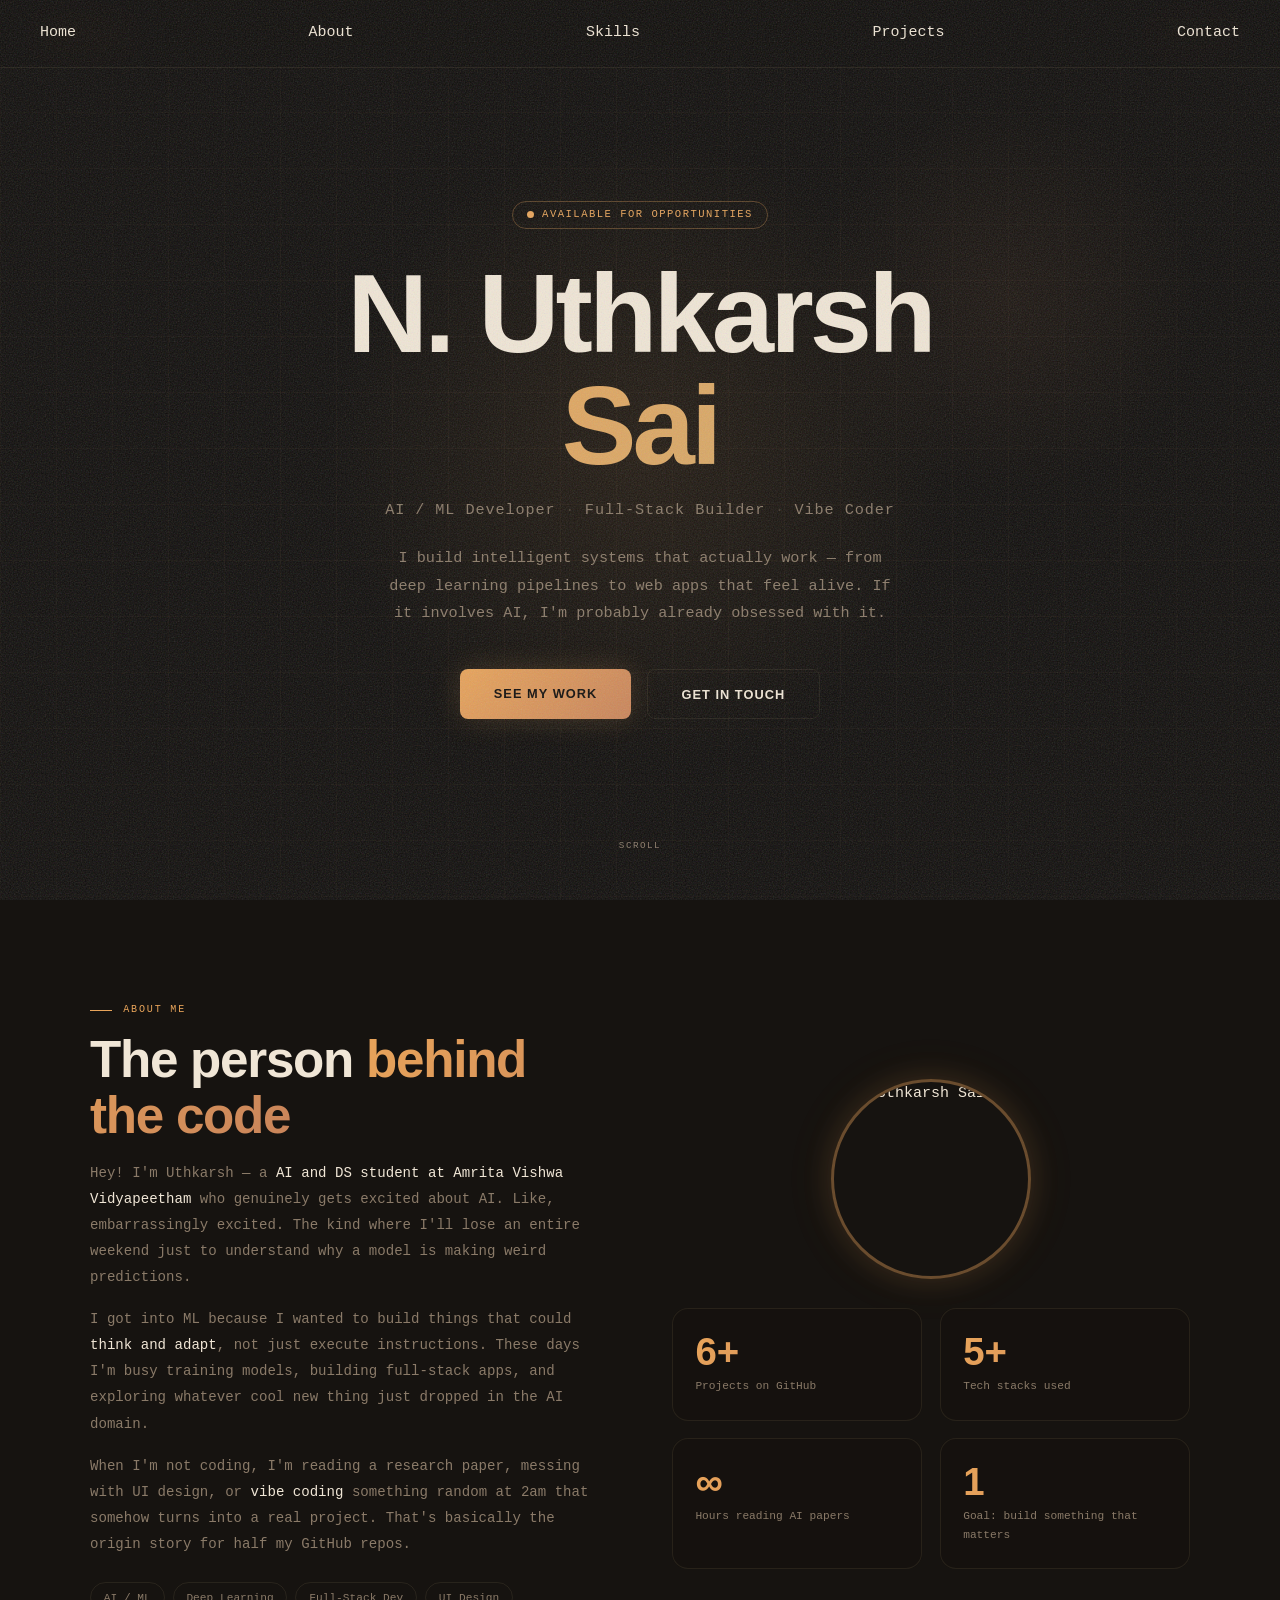
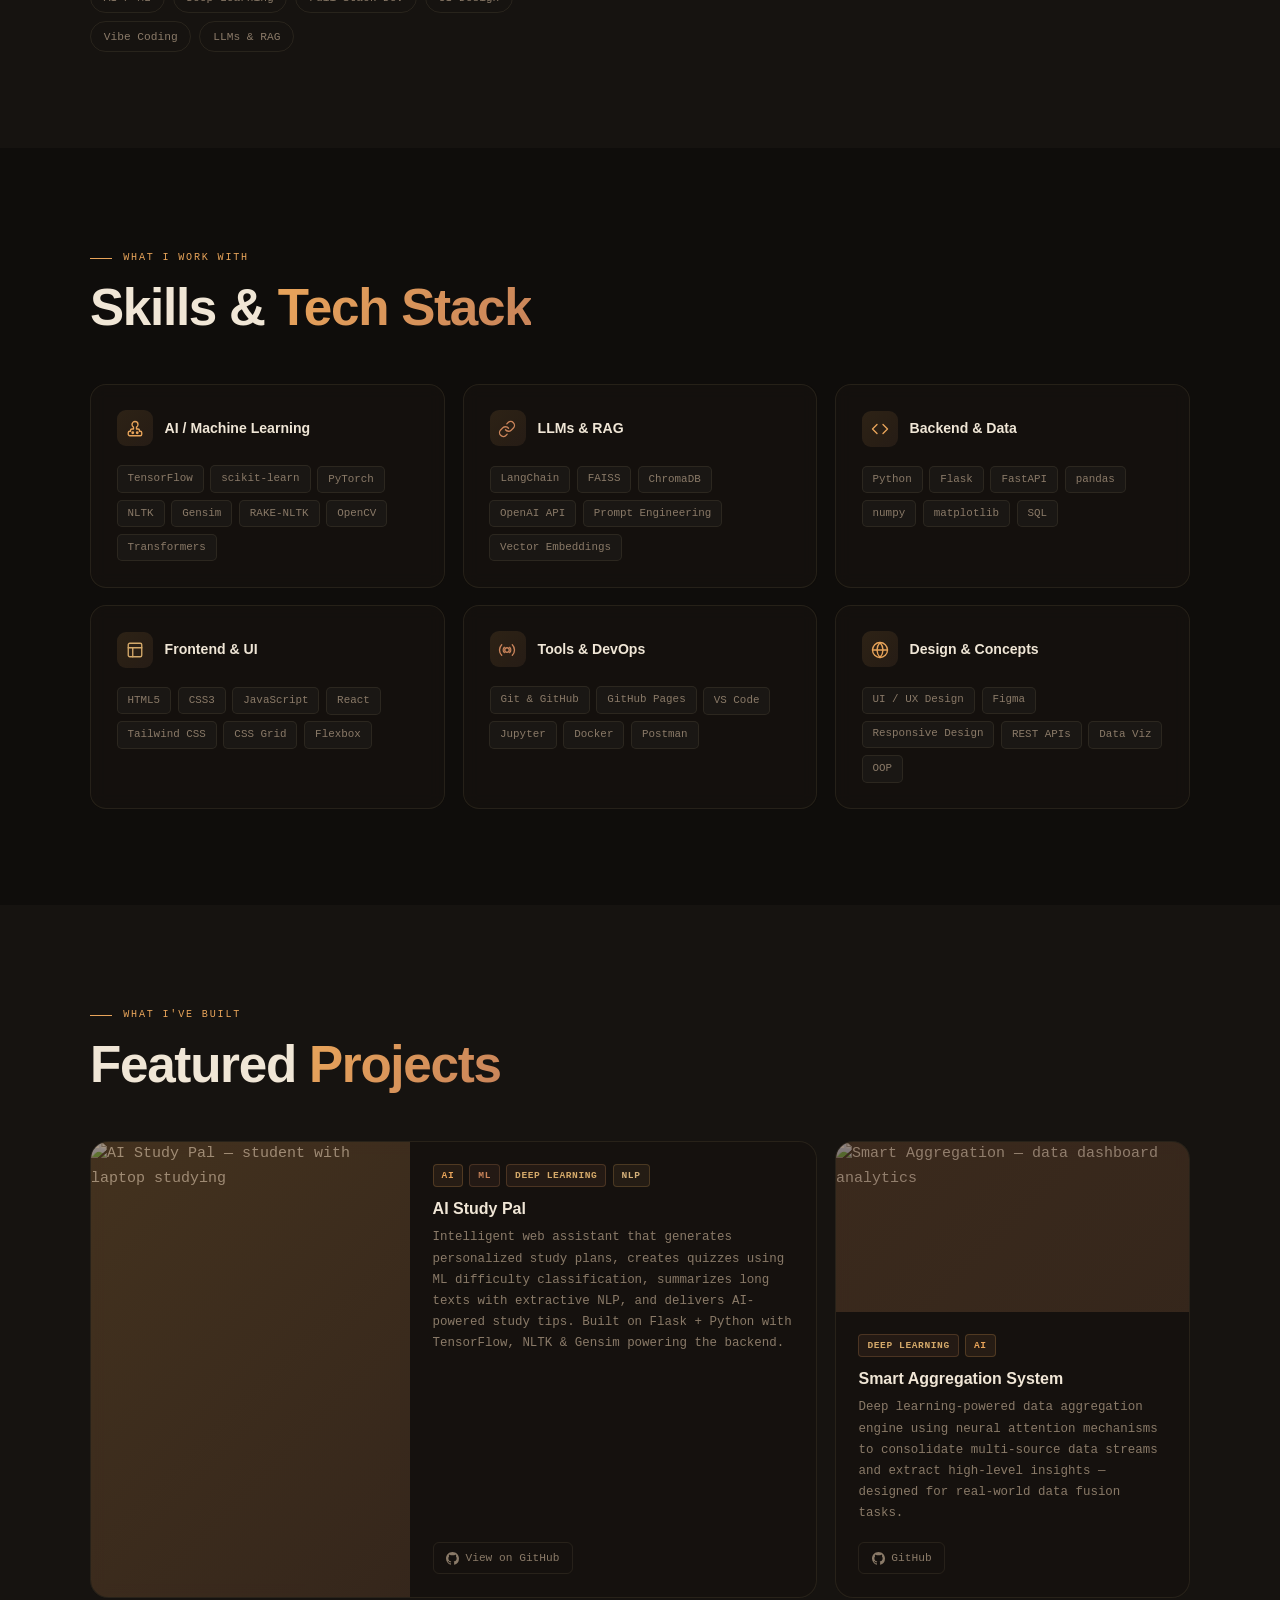
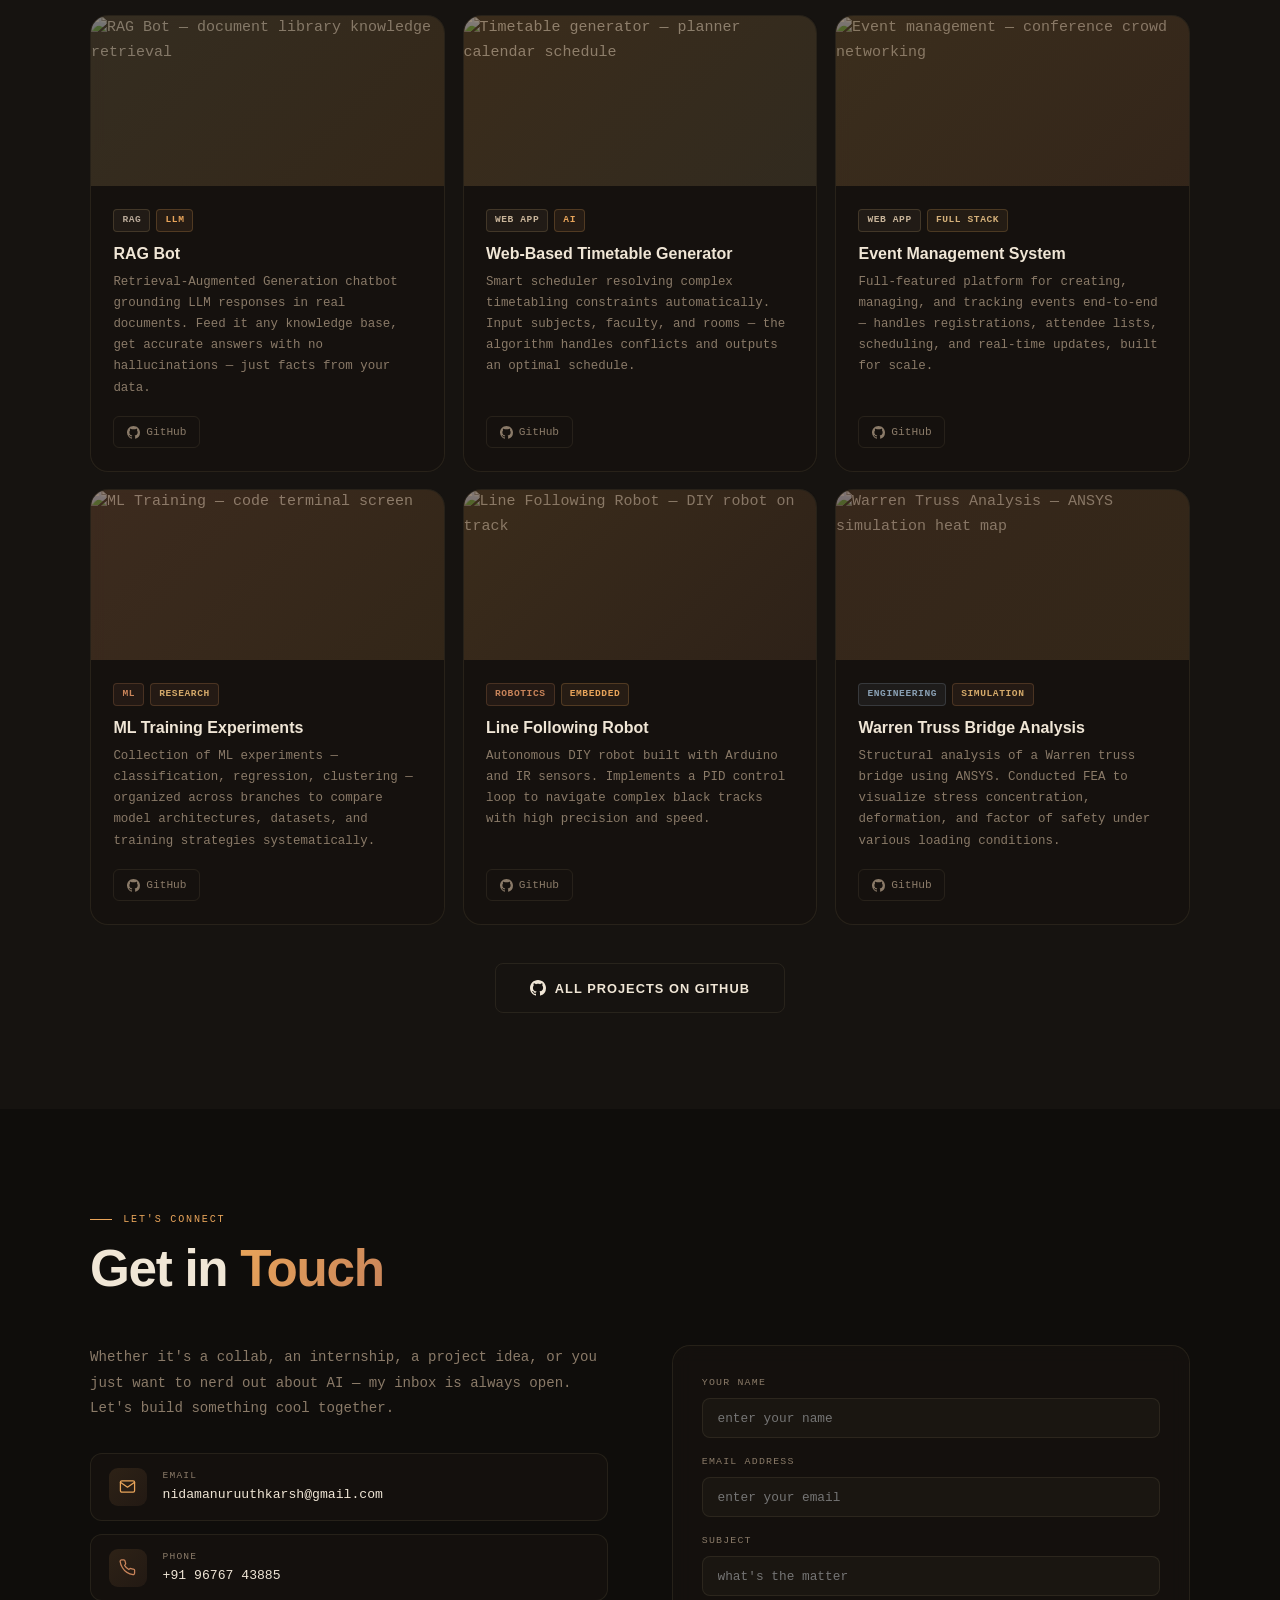
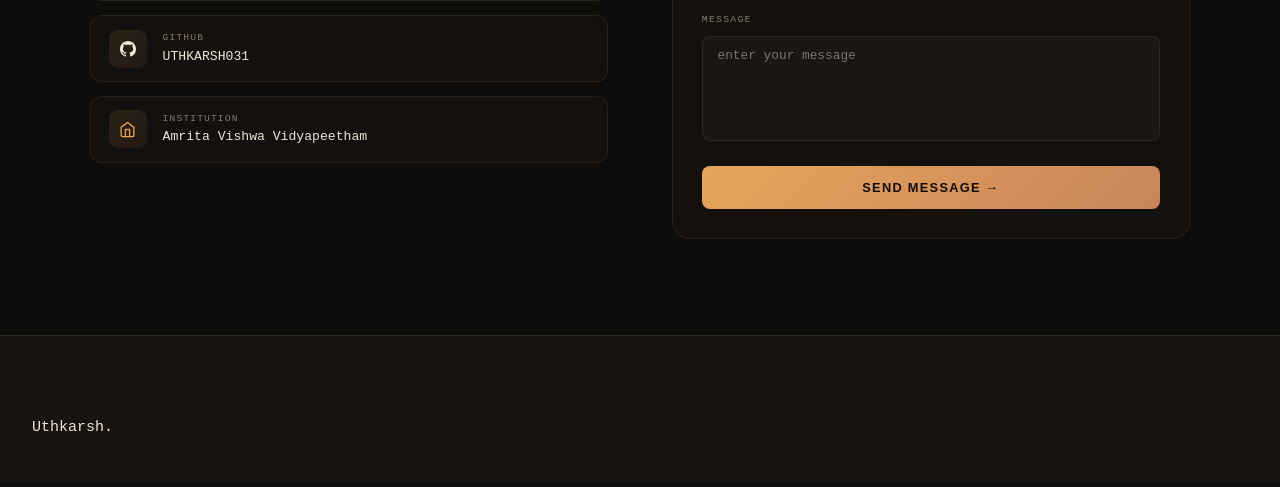
==== commit 18844dd3: "adding files" ====
--- a/portfolio.html
+++ b/portfolio.html
@@ -7,1318 +7,7 @@
   <title>N. Uthkarsh Sai — AI/ML Developer</title>
   <link rel="preconnect" href="https://fonts.googleapis.com" />
   <link rel="preconnect" href="https://fonts.gstatic.com" crossorigin />
-  <link
-    href="https://fonts.googleapis.com/css2?family=Syne:wght@400;500;600;700;800&family=DM+Mono:wght@300;400;500&display=swap"
-    rel="stylesheet" />
-
-  <style>
-    /* ======================================================
-       TOKENS
-    ====================================================== */
-    :root {
-      --bg: #0f0d0b;
-      --surface: #161310;
-      --surface2: #1e1a15;
-      --border: rgba(255, 220, 160, 0.08);
-      --accent: #e8a45a;
-      --accent2: #c9845a;
-      --accent3: #d4a96a;
-      --text: #f0e6d6;
-      --muted: #8a7a68;
-      --card: rgba(22, 18, 14, 0.8);
-      --r: 16px;
-      --nh: 68px;
-    }
-
-    /* ======================================================
-       RESET
-    ====================================================== */
-    *,
-    *::before,
-    *::after {
-      box-sizing: border-box;
-      margin: 0;
-      padding: 0;
-    }
-
-    html {
-      scroll-behavior: smooth;
-      scroll-padding-top: var(--nh);
-    }
-
-    body {
-      background: var(--bg);
-      color: var(--text);
-      font-family: 'DM Mono', monospace;
-      font-size: 15px;
-      line-height: 1.65;
-      overflow-x: hidden;
-    }
-
-    a {
-      color: inherit;
-      text-decoration: none;
-    }
-
-    ul {
-      list-style: none;
-    }
-
-    ::-webkit-scrollbar {
-      width: 3px;
-    }
-
-    ::-webkit-scrollbar-track {
-      background: var(--bg);
-    }
-
-    ::-webkit-scrollbar-thumb {
-      background: var(--accent2);
-      border-radius: 2px;
-    }
-
-    /* grain overlay */
-    body::after {
-      content: '';
-      position: fixed;
-      inset: 0;
-      pointer-events: none;
-      z-index: 9000;
-      opacity: 0.18;
-      background-image: url("data:image/svg+xml,%3Csvg xmlns='http://www.w3.org/2000/svg' width='300' height='300'%3E%3Cfilter id='n'%3E%3CfeTurbulence type='fractalNoise' baseFrequency='0.75' numOctaves='4' stitchTiles='stitch'/%3E%3C/filter%3E%3Crect width='300' height='300' filter='url(%23n)' opacity='1'/%3E%3C/svg%3E");
-    }
-
-    /* ======================================================
-       CHECKBOX-POWERED MOBILE MENU  (zero JS)
-    ====================================================== */
-    #nav-toggle {
-      display: none;
-    }
-
-    nav {
-      position: fixed;
-      top: 0;
-      left: 0;
-      right: 0;
-      z-index: 500;
-      height: var(--nh);
-      display: flex;
-      align-items: center;
-      justify-content: space-between;
-      padding: 0 2.5rem;
-      background: rgba(15, 13, 11, 0.9);
-      backdrop-filter: blur(18px);
-      border-bottom: 1px solid var(--border);
-    }
-
-    .nav-logo {
-      font-family: 'Syne', sans-serif;
-      font-weight: 800;
-      font-size: 1.3rem;
-      letter-spacing: -0.02em;
-      background: linear-gradient(120deg, #e8a45a, #c9845a);
-      -webkit-background-clip: text;
-      -webkit-text-fill-color: transparent;
-      background-clip: text;
-    }
-
-    .nav-links {
-      display: flex;
-      gap: 2.5rem;
-      align-items: center;
-    }
-
-    .nav-links a {
-      font-size: 0.7rem;
-      font-weight: 500;
-      color: var(--muted);
-      text-transform: uppercase;
-      letter-spacing: 0.14em;
-      transition: color 0.2s;
-      position: relative;
-      padding-bottom: 2px;
-    }
-
-    .nav-links a::after {
-      content: '';
-      position: absolute;
-      bottom: 0;
-      left: 0;
-      width: 0;
-      height: 1px;
-      background: var(--accent);
-      transition: width 0.3s ease;
-    }
-
-    .nav-links a:hover {
-      color: var(--text);
-    }
-
-    .nav-links a:hover::after {
-      width: 100%;
-    }
-
-    .nav-cta {
-      padding: 0.42rem 1.05rem !important;
-      border: 1px solid var(--accent) !important;
-      border-radius: 6px;
-      color: var(--accent) !important;
-      transition: background 0.2s, color 0.2s !important;
-    }
-
-    .nav-cta::after {
-      display: none !important;
-    }
-
-    .nav-cta:hover {
-      background: var(--accent) !important;
-      color: var(--bg) !important;
-    }
-
-    /* hamburger */
-    .ham {
-      display: none;
-      flex-direction: column;
-      gap: 5px;
-      cursor: pointer;
-    }
-
-    .ham span {
-      display: block;
-      width: 22px;
-      height: 2px;
-      background: var(--text);
-      border-radius: 2px;
-      transition: all 0.3s ease;
-      transform-origin: center;
-    }
-
-    /* mobile drawer */
-    .mobile-nav {
-      position: fixed;
-      top: var(--nh);
-      left: 0;
-      right: 0;
-      background: rgba(15, 13, 11, 0.97);
-      backdrop-filter: blur(20px);
-      border-bottom: 1px solid var(--border);
-      padding: 1rem 2rem 1.5rem;
-      z-index: 490;
-      display: none;
-      flex-direction: column;
-    }
-
-    .mobile-nav a {
-      display: block;
-      padding: 0.85rem 0;
-      font-size: 0.8rem;
-      color: var(--muted);
-      border-bottom: 1px solid var(--border);
-      text-transform: uppercase;
-      letter-spacing: 0.12em;
-      transition: color 0.2s;
-    }
-
-    .mobile-nav a:hover {
-      color: var(--accent);
-    }
-
-    #nav-toggle:checked~.mobile-nav {
-      display: flex;
-    }
-
-    #nav-toggle:checked~nav .ham span:nth-child(1) {
-      transform: rotate(45deg) translate(5px, 5px);
-    }
-
-    #nav-toggle:checked~nav .ham span:nth-child(2) {
-      opacity: 0;
-      width: 0;
-    }
-
-    #nav-toggle:checked~nav .ham span:nth-child(3) {
-      transform: rotate(-45deg) translate(5px, -5px);
-    }
-
-    /* ======================================================
-       HERO
-    ====================================================== */
-    #hero {
-      min-height: 100vh;
-      display: flex;
-      flex-direction: column;
-      align-items: center;
-      justify-content: center;
-      text-align: center;
-      padding: calc(var(--nh) + 4rem) 2rem 7rem;
-      position: relative;
-      overflow: hidden;
-    }
-
-    .hero-grid {
-      position: absolute;
-      inset: 0;
-      background-image:
-        linear-gradient(rgba(232, 164, 90, 0.04) 1px, transparent 1px),
-        linear-gradient(90deg, rgba(232, 164, 90, 0.04) 1px, transparent 1px);
-      background-size: 56px 56px;
-      animation: gridShift 18s linear infinite;
-    }
-
-    .hero-grid::after {
-      content: '';
-      position: absolute;
-      inset: 0;
-      background: radial-gradient(ellipse at center, transparent 35%, rgba(15, 13, 11, 0.65) 100%);
-      pointer-events: none;
-    }
-
-    @keyframes gridShift {
-      0% {
-        background-position: 0 0
-      }
-
-      100% {
-        background-position: 56px 56px
-      }
-    }
-
-    .glow-a {
-      position: absolute;
-      width: 680px;
-      height: 680px;
-      background: radial-gradient(circle, rgba(232, 164, 90, 0.09) 0%, transparent 65%);
-      top: 50%;
-      left: 50%;
-      transform: translate(-50%, -50%);
-      animation: breathe 7s ease-in-out infinite;
-      pointer-events: none;
-    }
-
-    .glow-b {
-      position: absolute;
-      width: 420px;
-      height: 420px;
-      background: radial-gradient(circle, rgba(201, 132, 90, 0.07) 0%, transparent 65%);
-      top: 10%;
-      right: 5%;
-      animation: breathe-b 9s ease-in-out infinite reverse;
-      pointer-events: none;
-    }
-
-    @keyframes breathe {
-
-      0%,
-      100% {
-        opacity: 0.7;
-        transform: translate(-50%, -50%) scale(1);
-      }
-
-      50% {
-        opacity: 1;
-        transform: translate(-50%, -50%) scale(1.12);
-      }
-    }
-
-    @keyframes breathe-b {
-
-      0%,
-      100% {
-        opacity: 0.7;
-        transform: scale(1);
-      }
-
-      50% {
-        opacity: 1;
-        transform: scale(1.1);
-      }
-    }
-
-    .hero-badge {
-      display: inline-flex;
-      align-items: center;
-      gap: 0.5rem;
-      padding: 0.28rem 0.9rem;
-      border: 1px solid rgba(232, 164, 90, 0.32);
-      border-radius: 100px;
-      font-size: 0.66rem;
-      font-weight: 500;
-      color: var(--accent);
-      letter-spacing: 0.14em;
-      text-transform: uppercase;
-      margin-bottom: 1.8rem;
-      position: relative;
-      animation: fadeUp 0.7s ease both;
-    }
-
-    .dot {
-      width: 7px;
-      height: 7px;
-      background: var(--accent);
-      border-radius: 50%;
-      flex-shrink: 0;
-      position: relative;
-      animation: blink 1.4s ease-in-out infinite;
-    }
-
-    .dot::after {
-      content: '';
-      position: absolute;
-      inset: -3px;
-      border-radius: 50%;
-      border: 1px solid var(--accent);
-      animation: ping 1.4s ease-out infinite;
-      opacity: 0;
-    }
-
-    @keyframes ping {
-      0% {
-        transform: scale(1);
-        opacity: 0.6
-      }
-
-      100% {
-        transform: scale(2.2);
-        opacity: 0
-      }
-    }
-
-    @keyframes blink {
-
-      0%,
-      100% {
-        opacity: 1
-      }
-
-      50% {
-        opacity: 0.15
-      }
-    }
-
-    .hero-name {
-      font-family: 'Syne', sans-serif;
-      font-size: clamp(3.2rem, 9vw, 7rem);
-      font-weight: 800;
-      line-height: 1.0;
-      letter-spacing: -0.035em;
-      animation: fadeUp 0.8s ease 0.1s both;
-    }
-
-    .hero-name .plain {
-      display: block;
-      color: var(--text);
-    }
-
-    .hero-name .grad {
-      display: block;
-      background: linear-gradient(125deg, #e8a45a 0%, #d4a96a 45%, #c9845a 100%);
-      background-size: 200%;
-      -webkit-background-clip: text;
-      -webkit-text-fill-color: transparent;
-      background-clip: text;
-      animation: shimmer 5s ease infinite;
-    }
-
-    @keyframes shimmer {
-      0% {
-        background-position: 0% 50%;
-      }
-
-      50% {
-        background-position: 100% 50%;
-      }
-
-      100% {
-        background-position: 0% 50%;
-      }
-    }
-
-    .hero-role {
-      font-size: clamp(0.75rem, 1.8vw, 0.95rem);
-      color: var(--muted);
-      margin: 1rem 0 1.4rem;
-      letter-spacing: 0.06em;
-      animation: fadeUp 0.8s ease 0.2s both;
-    }
-
-    .hero-role .sep {
-      margin: 0 0.6rem;
-      opacity: 0.35;
-    }
-
-    .hero-desc {
-      font-size: 0.95rem;
-      color: var(--muted);
-      max-width: 510px;
-      margin: 0 auto 2.6rem;
-      line-height: 1.8;
-      font-weight: 300;
-      animation: fadeUp 0.8s ease 0.3s both;
-    }
-
-    .hero-btns {
-      display: flex;
-      gap: 1rem;
-      justify-content: center;
-      flex-wrap: wrap;
-      animation: fadeUp 0.8s ease 0.4s both;
-    }
-
-    .btn-p {
-      padding: 0.85rem 2.1rem;
-      background: linear-gradient(135deg, #e8a45a, #c9845a);
-      color: #0f0d0b;
-      font-family: 'Syne', sans-serif;
-      font-weight: 700;
-      font-size: 0.8rem;
-      letter-spacing: 0.08em;
-      text-transform: uppercase;
-      border-radius: 8px;
-      transition: transform 0.25s, box-shadow 0.25s;
-      box-shadow: 0 0 28px rgba(232, 164, 90, 0.2);
-    }
-
-    .btn-p:hover {
-      transform: translateY(-3px);
-      box-shadow: 0 0 50px rgba(232, 164, 90, 0.36);
-    }
-
-    .btn-o {
-      padding: 0.85rem 2.1rem;
-      border: 1px solid var(--border);
-      color: var(--text);
-      font-family: 'Syne', sans-serif;
-      font-weight: 600;
-      font-size: 0.8rem;
-      letter-spacing: 0.08em;
-      text-transform: uppercase;
-      border-radius: 8px;
-      transition: border-color 0.25s, color 0.25s, transform 0.25s;
-    }
-
-    .btn-o:hover {
-      border-color: var(--accent2);
-      color: var(--accent2);
-      transform: translateY(-3px);
-    }
-
-    .scroll-cue {
-      position: absolute;
-      bottom: 2.5rem;
-      left: 50%;
-      transform: translateX(-50%);
-      display: flex;
-      flex-direction: column;
-      align-items: center;
-      gap: 0.4rem;
-    }
-
-    .scroll-cue span {
-      font-size: 0.58rem;
-      color: var(--muted);
-      text-transform: uppercase;
-      letter-spacing: 0.16em;
-    }
-
-    .scroll-bar {
-      width: 1px;
-      height: 0;
-      background: linear-gradient(to bottom, var(--accent), transparent);
-      animation: grow 2s ease-in-out infinite;
-    }
-
-    @keyframes grow {
-      0% {
-        height: 0;
-        opacity: 1
-      }
-
-      60% {
-        height: 44px;
-        opacity: 1
-      }
-
-      100% {
-        height: 44px;
-        opacity: 0
-      }
-    }
-
-
-
-    @keyframes fadeUp {
-      from {
-        opacity: 0;
-        transform: translateY(22px);
-      }
-
-      to {
-        opacity: 1;
-        transform: translateY(0);
-      }
-    }
-
-    /* ======================================================
-       SECTION SHARED
-    ====================================================== */
-    section {
-      padding: 6rem 2rem;
-    }
-
-    .container {
-      max-width: 1100px;
-      margin: 0 auto;
-    }
-
-    .eyebrow {
-      display: inline-flex;
-      align-items: center;
-      gap: 0.7rem;
-      font-size: 0.63rem;
-      font-weight: 500;
-      color: var(--accent);
-      text-transform: uppercase;
-      letter-spacing: 0.18em;
-      margin-bottom: 0.8rem;
-    }
-
-    .eyebrow::before {
-      content: '';
-      display: block;
-      width: 22px;
-      height: 1px;
-      background: var(--accent);
-    }
-
-    .sec-title {
-      font-family: 'Syne', sans-serif;
-      font-size: clamp(2rem, 4.5vw, 3.2rem);
-      font-weight: 800;
-      letter-spacing: -0.025em;
-      line-height: 1.1;
-      margin-bottom: 1rem;
-    }
-
-    .sec-title em {
-      font-style: normal;
-      background: linear-gradient(125deg, #e8a45a, #c9845a);
-      -webkit-background-clip: text;
-      -webkit-text-fill-color: transparent;
-      background-clip: text;
-    }
-
-    /* ======================================================
-       ABOUT
-    ====================================================== */
-    #about {
-      background: var(--surface);
-    }
-
-    .about-grid {
-      display: grid;
-      grid-template-columns: 1fr 1fr;
-      gap: 4rem;
-      align-items: center;
-    }
-
-    .about-text p {
-      font-size: 0.88rem;
-      color: var(--muted);
-      line-height: 1.85;
-      margin-bottom: 1rem;
-      font-weight: 300;
-    }
-
-    .about-text p strong {
-      color: var(--text);
-      font-weight: 500;
-    }
-
-    .chips {
-      display: flex;
-      flex-wrap: wrap;
-      gap: 0.5rem;
-      margin-top: 1.6rem;
-    }
-
-    .chip {
-      padding: 0.33rem 0.8rem;
-      border: 1px solid var(--border);
-      border-radius: 100px;
-      font-size: 0.7rem;
-      color: var(--muted);
-      transition: border-color 0.25s, color 0.25s;
-    }
-
-    .chip:hover {
-      border-color: var(--accent);
-      color: var(--accent);
-    }
-
-    .stat-grid {
-      display: grid;
-      grid-template-columns: 1fr 1fr;
-      gap: 1.1rem;
-    }
-
-    .profile-pic-wrap {
-      display: flex;
-      justify-content: center;
-      margin-bottom: 1.8rem;
-    }
-
-    .profile-pic {
-      width: 200px;
-      height: 200px;
-      border-radius: 50%;
-      object-fit: cover;
-      object-position: top;
-      border: 3px solid rgba(232, 164, 90, 0.4);
-      box-shadow: 0 0 30px rgba(232, 164, 90, 0.15), 0 0 60px rgba(232, 164, 90, 0.06);
-      transition: transform 0.4s, box-shadow 0.4s;
-    }
-
-    .profile-pic:hover {
-      transform: scale(1.05);
-      box-shadow: 0 0 40px rgba(232, 164, 90, 0.3), 0 0 80px rgba(232, 164, 90, 0.1);
-    }
-
-    .stat-box {
-      background: var(--card);
-      border: 1px solid var(--border);
-      border-radius: var(--r);
-      padding: 1.5rem 1.4rem;
-      backdrop-filter: blur(8px);
-      transition: border-color 0.3s, transform 0.3s;
-    }
-
-    .stat-box:hover {
-      border-color: rgba(232, 164, 90, 0.35);
-      transform: translateY(-4px);
-    }
-
-    .stat-n {
-      font-family: 'Syne', sans-serif;
-      font-size: 2.4rem;
-      font-weight: 800;
-      background: linear-gradient(120deg, #e8a45a, #c9845a);
-      -webkit-background-clip: text;
-      -webkit-text-fill-color: transparent;
-      background-clip: text;
-      line-height: 1;
-      margin-bottom: 0.35rem;
-    }
-
-    .stat-l {
-      font-size: 0.7rem;
-      color: var(--muted);
-    }
-
-    /* ======================================================
-       SKILLS
-    ====================================================== */
-    #skills {
-      background: var(--bg);
-    }
-
-    .skills-grid {
-      display: grid;
-      grid-template-columns: repeat(auto-fit, minmax(268px, 1fr));
-      gap: 1.1rem;
-      margin-top: 3rem;
-    }
-
-    .sk-card {
-      background: var(--card);
-      border: 1px solid var(--border);
-      border-radius: var(--r);
-      padding: 1.6rem;
-      backdrop-filter: blur(8px);
-      transition: border-color 0.3s, transform 0.3s, box-shadow 0.3s;
-    }
-
-    .sk-card:hover {
-      border-color: rgba(201, 132, 90, 0.38);
-      transform: translateY(-5px);
-      box-shadow: 0 16px 50px rgba(0, 0, 0, 0.45), 0 -1px 0 0 rgba(232, 164, 90, 0.3);
-    }
-
-    .sk-head {
-      display: flex;
-      align-items: center;
-      gap: 0.75rem;
-      margin-bottom: 1.2rem;
-    }
-
-    .sk-ico {
-      width: 36px;
-      height: 36px;
-      background: linear-gradient(135deg, rgba(232, 164, 90, 0.12), rgba(201, 132, 90, 0.1));
-      border-radius: 9px;
-      display: grid;
-      place-items: center;
-      font-size: 1rem;
-      flex-shrink: 0;
-    }
-
-    .sk-cat {
-      font-family: 'Syne', sans-serif;
-      font-size: 0.88rem;
-      font-weight: 700;
-    }
-
-    .pill-row {
-      display: flex;
-      flex-wrap: wrap;
-      gap: 0.42rem;
-    }
-
-    .pill {
-      padding: 0.23rem 0.62rem;
-      background: rgba(255, 255, 255, 0.03);
-      border: 1px solid var(--border);
-      border-radius: 5px;
-      font-size: 0.68rem;
-      color: var(--muted);
-      transition: color 0.2s, border-color 0.2s;
-    }
-
-    .pill:hover {
-      color: var(--text);
-      border-color: var(--accent2);
-    }
-
-    /* ======================================================
-       PROJECTS
-    ====================================================== */
-    #projects {
-      background: var(--surface);
-    }
-
-    .proj-grid {
-      display: grid;
-      grid-template-columns: repeat(3, 1fr);
-      gap: 1.1rem;
-      margin-top: 3rem;
-    }
-
-    .pc {
-      background: var(--card);
-      border: 1px solid var(--border);
-      border-radius: 18px;
-      overflow: hidden;
-      backdrop-filter: blur(8px);
-      transition: border-color 0.35s, transform 0.35s, box-shadow 0.35s;
-      display: flex;
-      flex-direction: column;
-    }
-
-    .pc:hover {
-      border-color: rgba(232, 164, 90, 0.32);
-      transform: translateY(-7px);
-      box-shadow: 0 22px 65px rgba(0, 0, 0, 0.5), 0 0 28px rgba(232, 164, 90, 0.08);
-    }
-
-    .pc.feat {
-      grid-column: span 2;
-      flex-direction: row;
-    }
-
-    .pthumb {
-      min-height: 170px;
-      display: flex;
-      align-items: center;
-      justify-content: center;
-      position: relative;
-      overflow: hidden;
-      flex-shrink: 0;
-    }
-
-    .pc:hover .pthumb-img {
-      opacity: 0.65 !important;
-      transform: scale(1.06);
-    }
-
-    .pc.feat .pthumb {
-      width: 44%;
-      min-height: unset;
-    }
-
-
-
-
-    .pbody {
-      padding: 1.4rem;
-      display: flex;
-      flex-direction: column;
-      flex: 1;
-    }
-
-    .ptags {
-      display: flex;
-      flex-wrap: wrap;
-      gap: 0.38rem;
-      margin-bottom: 0.75rem;
-    }
-
-    .pt {
-      padding: 0.16rem 0.5rem;
-      border-radius: 4px;
-      font-size: 0.6rem;
-      font-weight: 600;
-      letter-spacing: 0.06em;
-      text-transform: uppercase;
-    }
-
-    .t-ai {
-      background: rgba(232, 164, 90, 0.08);
-      color: #e8a45a;
-      border: 1px solid rgba(232, 164, 90, 0.22);
-    }
-
-    .t-ml {
-      background: rgba(201, 132, 90, 0.08);
-      color: #c9845a;
-      border: 1px solid rgba(201, 132, 90, 0.22);
-    }
-
-    .t-dl {
-      background: rgba(212, 140, 90, 0.08);
-      color: #d4a96a;
-      border: 1px solid rgba(212, 140, 90, 0.22);
-    }
-
-    .t-web {
-      background: rgba(180, 155, 110, 0.08);
-      color: #c8b49a;
-      border: 1px solid rgba(180, 155, 110, 0.22);
-    }
-
-    .t-nlp {
-      background: rgba(212, 160, 90, 0.08);
-      color: #d4b07a;
-      border: 1px solid rgba(212, 160, 90, 0.22);
-    }
-
-    .t-rag {
-      background: rgba(180, 155, 110, 0.08);
-      color: #b8a898;
-      border: 1px solid rgba(180, 155, 110, 0.22);
-    }
-
-    .t-eng {
-      background: rgba(140, 160, 180, 0.08);
-      color: #8aa0b4;
-      border: 1px solid rgba(140, 160, 180, 0.22);
-    }
-
-    .ptitle {
-      font-family: 'Syne', sans-serif;
-      font-size: 1rem;
-      font-weight: 700;
-      line-height: 1.3;
-      margin-bottom: 0.45rem;
-    }
-
-    .pdesc {
-      font-size: 0.78rem;
-      color: var(--muted);
-      line-height: 1.7;
-      margin-bottom: 1.1rem;
-      flex: 1;
-      font-weight: 300;
-    }
-
-    .pfoot {
-      display: flex;
-      gap: 0.65rem;
-      margin-top: auto;
-    }
-
-    .plink {
-      display: inline-flex;
-      align-items: center;
-      gap: 0.38rem;
-      font-size: 0.7rem;
-      font-weight: 500;
-      color: var(--muted);
-      padding: 0.36rem 0.8rem;
-      border: 1px solid var(--border);
-      border-radius: 6px;
-      transition: color 0.2s, border-color 0.2s;
-    }
-
-    .plink:hover {
-      color: var(--accent);
-      border-color: var(--accent);
-    }
-
-    .plink svg {
-      width: 13px;
-      height: 13px;
-      flex-shrink: 0;
-    }
-
-    .proj-cta {
-      text-align: center;
-      margin-top: 2.4rem;
-    }
-
-    /* ======================================================
-       CONTACT
-    ====================================================== */
-    #contact {
-      background: var(--bg);
-    }
-
-    .contact-grid {
-      display: grid;
-      grid-template-columns: 1fr 1fr;
-      gap: 4rem;
-      align-items: start;
-      margin-top: 3rem;
-    }
-
-    .contact-blurb {
-      font-size: 0.88rem;
-      color: var(--muted);
-      line-height: 1.8;
-      margin-bottom: 2rem;
-      font-weight: 300;
-    }
-
-    .clist {
-      display: flex;
-      flex-direction: column;
-      gap: 0.85rem;
-    }
-
-    .ci {
-      display: flex;
-      align-items: center;
-      gap: 1rem;
-      padding: 0.85rem 1.1rem;
-      background: var(--card);
-      border: 1px solid var(--border);
-      border-radius: 12px;
-      transition: border-color 0.25s, transform 0.25s;
-    }
-
-    .ci:hover {
-      border-color: rgba(232, 164, 90, 0.35);
-      transform: translateX(5px);
-    }
-
-    .cico {
-      width: 38px;
-      height: 38px;
-      background: linear-gradient(135deg, rgba(232, 164, 90, 0.12), rgba(201, 132, 90, 0.08));
-      border-radius: 9px;
-      display: grid;
-      place-items: center;
-      font-size: 1rem;
-      flex-shrink: 0;
-    }
-
-    .clbl {
-      font-size: 0.6rem;
-      color: var(--muted);
-      text-transform: uppercase;
-      letter-spacing: 0.12em;
-    }
-
-    .cval {
-      font-size: 0.82rem;
-      font-weight: 500;
-      color: var(--text);
-    }
-
-    /* form */
-    .cform {
-      background: var(--card);
-      border: 1px solid var(--border);
-      border-radius: 18px;
-      padding: 1.8rem;
-      backdrop-filter: blur(10px);
-    }
-
-    .fg {
-      margin-bottom: 1rem;
-    }
-
-    .fg label {
-      display: block;
-      font-size: 0.62rem;
-      font-weight: 500;
-      color: var(--muted);
-      text-transform: uppercase;
-      letter-spacing: 0.12em;
-      margin-bottom: 0.42rem;
-    }
-
-    .fg input,
-    .fg textarea {
-      width: 100%;
-      background: rgba(255, 220, 160, 0.03);
-      border: 1px solid var(--border);
-      border-radius: 8px;
-      padding: 0.72rem 0.92rem;
-      color: var(--text);
-      font-family: 'DM Mono', monospace;
-      font-size: 0.8rem;
-      font-weight: 300;
-      outline: none;
-      resize: none;
-      transition: border-color 0.25s, box-shadow 0.25s;
-    }
-
-    .fg textarea {
-      height: 105px;
-    }
-
-    .fg input:focus,
-    .fg textarea:focus {
-      border-color: var(--accent);
-      box-shadow: 0 0 0 3px rgba(232, 164, 90, 0.07);
-    }
-
-    .fsub {
-      width: 100%;
-      padding: 0.88rem;
-      background: linear-gradient(135deg, #e8a45a, #c9845a);
-      color: #0f0d0b;
-      font-family: 'Syne', sans-serif;
-      font-weight: 700;
-      font-size: 0.8rem;
-      letter-spacing: 0.1em;
-      text-transform: uppercase;
-      border: none;
-      border-radius: 8px;
-      cursor: pointer;
-      transition: transform 0.25s, box-shadow 0.25s;
-    }
-
-    .fsub:hover {
-      transform: translateY(-2px);
-      box-shadow: 0 0 40px rgba(232, 164, 90, 0.28);
-    }
-
-    .fsub:active {
-      transform: translateY(0);
-    }
-
-    /* ======================================================
-       FOOTER
-    ====================================================== */
-    footer {
-      background: var(--surface);
-      border-top: 1px solid var(--border);
-      padding: 5rem 2rem 2.5rem;
-      position: relative;
-    }
-
-    .footer-grid {
-      max-width: 1100px;
-      margin: 0 auto;
-      display: grid;
-      grid-template-columns: 2fr 1fr 1fr 1.2fr;
-      gap: 3rem;
-      margin-bottom: 4rem;
-    }
-
-    .footer-col h4 {
-      font-family: 'Syne', sans-serif;
-      font-size: 0.75rem;
-      font-weight: 700;
-      color: var(--text);
-      text-transform: uppercase;
-      letter-spacing: 0.12em;
-      margin-bottom: 1.5rem;
-    }
-
-    .footer-about .footer-logo {
-      display: inline-block;
-      font-family: 'Syne', sans-serif;
-      font-weight: 800;
-      font-size: 1.5rem;
-      background: linear-gradient(120deg, #e8a45a, #c9845a);
-      -webkit-background-clip: text;
-      -webkit-text-fill-color: transparent;
-      background-clip: text;
-      margin-bottom: 1rem;
-    }
-
-    .footer-about p {
-      font-size: 0.82rem;
-      color: var(--muted);
-      line-height: 1.7;
-      max-width: 280px;
-    }
-
-    .footer-links ul,
-    .footer-socials ul {
-      display: flex;
-      flex-direction: column;
-      gap: 0.8rem;
-    }
-
-    .footer-links a,
-    .footer-socials a {
-      font-size: 0.8rem;
-      color: var(--muted);
-      transition: color 0.2s, transform 0.2s;
-      display: inline-block;
-    }
-
-    .footer-links a:hover,
-    .footer-socials a:hover {
-      color: var(--accent);
-      transform: translateX(4px);
-    }
-
-    .footer-contact p {
-      font-size: 0.8rem;
-      color: var(--muted);
-      margin-bottom: 0.8rem;
-      display: flex;
-      align-items: center;
-      gap: 0.6rem;
-    }
-
-    .footer-contact svg {
-      width: 14px;
-      height: 14px;
-      color: var(--accent);
-    }
-
-    .footer-bottom {
-      max-width: 1100px;
-      margin: 0 auto;
-      padding-top: 2rem;
-      border-top: 1px solid var(--border);
-      display: flex;
-      justify-content: space-between;
-      align-items: center;
-      flex-wrap: wrap;
-      gap: 1rem;
-    }
-
-    .footer-copy {
-      font-size: 0.72rem;
-      color: var(--muted);
-    }
-
-    .footer-credit {
-      font-size: 0.72rem;
-      color: var(--muted);
-      font-style: italic;
-    }
-
-    .footer-credit strong {
-      color: var(--accent2);
-      font-weight: 500;
-    }
-
-    @media (max-width: 850px) {
-      .footer-grid {
-        grid-template-columns: 1fr 1fr;
-        gap: 2.5rem;
-      }
-    }
-
-    @media (max-width: 500px) {
-      footer {
-        padding-top: 3.5rem;
-      }
-
-      .footer-grid {
-        grid-template-columns: 1fr;
-        gap: 2rem;
-      }
-
-      .footer-bottom {
-        flex-direction: column;
-        text-align: center;
-      }
-    }
-
-    /* ======================================================
-       GITHUB SVG helper
-    ====================================================== */
-    .gh {
-      width: 13px;
-      height: 13px;
-      flex-shrink: 0;
-    }
-
-    /* ======================================================
-       RESPONSIVE
-    ====================================================== */
-    @media (max-width: 960px) {
-      .proj-grid {
-        grid-template-columns: 1fr 1fr;
-      }
-
-      .pc.feat {
-        grid-column: span 2;
-        flex-direction: column;
-      }
-
-      .pc.feat .pthumb {
-        width: 100%;
-        min-height: 170px;
-      }
-
-      .about-grid {
-        grid-template-columns: 1fr;
-        gap: 2.5rem;
-      }
-
-      .contact-grid {
-        grid-template-columns: 1fr;
-        gap: 2.2rem;
-      }
-    }
-
-    @media (max-width: 680px) {
-      nav {
-        padding: 0 1.5rem;
-      }
-
-      .nav-links {
-        display: none;
-      }
-
-      .ham {
-        display: flex;
-      }
-
-      section {
-        padding: 4rem 1.25rem;
-      }
-
-      .proj-grid {
-        grid-template-columns: 1fr;
-      }
-
-      .pc.feat {
-        grid-column: span 1;
-      }
-
-      .stat-grid {
-        grid-template-columns: 1fr 1fr;
-      }
-
-      .footer-inner {
-        flex-direction: column;
-        text-align: center;
-      }
-
-      .fnav {
-        justify-content: center;
-      }
-    }
-  </style>
+  <link rel="stylesheet" href="style.css" />
 </head>
 
 <body>
@@ -1636,7 +325,8 @@
         <!-- RAG Bot -->
         <div class="pc">
           <div class="pthumb">
-            <img src="https://media.istockphoto.com/id/2150086022/vector/rag-or-retrieval-augmented-generation-for-precise-response-outline-diagram.jpg?s=612x612&w=0&k=20&c=Upyv2wn4MAyCCxc9MJehfTA11UPdZYIVPuXppAlur5A="
+            <img
+              src="https://media.istockphoto.com/id/2150086022/vector/rag-or-retrieval-augmented-generation-for-precise-response-outline-diagram.jpg?s=612x612&w=0&k=20&c=Upyv2wn4MAyCCxc9MJehfTA11UPdZYIVPuXppAlur5A="
               alt="RAG Bot — document library knowledge retrieval" loading="lazy"
               style="width:100%;height:100%;object-fit:cover;position:absolute;inset:0;opacity:0.45;transition:opacity 0.4s,transform 0.5s;"
               class="pthumb-img" />
--- a/style.css
+++ b/style.css
@@ -0,0 +1,1306 @@
+/* ======================================================
+   TOKENS
+====================================================== */
+:root {
+  --bg: #0f0d0b;
+  --surface: #161310;
+  --surface2: #1e1a15;
+  --border: rgba(255, 220, 160, 0.08);
+  --accent: #e8a45a;
+  --accent2: #c9845a;
+  --accent3: #d4a96a;
+  --text: #f0e6d6;
+  --muted: #8a7a68;
+  --card: rgba(22, 18, 14, 0.8);
+  --r: 16px;
+  --nh: 68px;
+}
+
+/* ======================================================
+   RESET
+====================================================== */
+*,
+*::before,
+*::after {
+  box-sizing: border-box;
+  margin: 0;
+  padding: 0;
+}
+
+html {
+  scroll-behavior: smooth;
+  scroll-padding-top: var(--nh);
+}
+
+body {
+  background: var(--bg);
+  color: var(--text);
+  font-family: 'DM Mono', monospace;
+  font-size: 15px;
+  line-height: 1.65;
+  overflow-x: hidden;
+}
+
+a {
+  color: inherit;
+  text-decoration: none;
+}
+
+ul {
+  list-style: none;
+}
+
+::-webkit-scrollbar {
+  width: 3px;
+}
+
+::-webkit-scrollbar-track {
+  background: var(--bg);
+}
+
+::-webkit-scrollbar-thumb {
+  background: var(--accent2);
+  border-radius: 2px;
+}
+
+/* grain overlay */
+body::after {
+  content: '';
+  position: fixed;
+  inset: 0;
+  pointer-events: none;
+  z-index: 9000;
+  opacity: 0.18;
+  background-image: url("data:image/svg+xml,%3Csvg xmlns='http://www.w3.org/2000/svg' width='300' height='300'%3E%3Cfilter id='n'%3E%3CfeTurbulence type='fractalNoise' baseFrequency='0.75' numOctaves='4' stitchTiles='stitch'/%3E%3C/filter%3E%3Crect width='300' height='300' filter='url(%23n)' opacity='1'/%3E%3C/svg%3E");
+}
+
+/* ======================================================
+   CHECKBOX-POWERED MOBILE MENU  (zero JS)
+====================================================== */
+#nav-toggle {
+  display: none;
+}
+
+nav {
+  position: fixed;
+  top: 0;
+  left: 0;
+  right: 0;
+  z-index: 500;
+  height: var(--nh);
+  display: flex;
+  align-items: center;
+  justify-content: space-between;
+  padding: 0 2.5rem;
+  background: rgba(15, 13, 11, 0.9);
+  backdrop-filter: blur(18px);
+  border-bottom: 1px solid var(--border);
+}
+
+.nav-logo {
+  font-family: 'Syne', sans-serif;
+  font-weight: 800;
+  font-size: 1.3rem;
+  letter-spacing: -0.02em;
+  background: linear-gradient(120deg, #e8a45a, #c9845a);
+  -webkit-background-clip: text;
+  -webkit-text-fill-color: transparent;
+  background-clip: text;
+}
+
+.nav-links {
+  display: flex;
+  gap: 2.5rem;
+  align-items: center;
+}
+
+.nav-links a {
+  font-size: 0.7rem;
+  font-weight: 500;
+  color: var(--muted);
+  text-transform: uppercase;
+  letter-spacing: 0.14em;
+  transition: color 0.2s;
+  position: relative;
+  padding-bottom: 2px;
+}
+
+.nav-links a::after {
+  content: '';
+  position: absolute;
+  bottom: 0;
+  left: 0;
+  width: 0;
+  height: 1px;
+  background: var(--accent);
+  transition: width 0.3s ease;
+}
+
+.nav-links a:hover {
+  color: var(--text);
+}
+
+.nav-links a:hover::after {
+  width: 100%;
+}
+
+.nav-cta {
+  padding: 0.42rem 1.05rem !important;
+  border: 1px solid var(--accent) !important;
+  border-radius: 6px;
+  color: var(--accent) !important;
+  transition: background 0.2s, color 0.2s !important;
+}
+
+.nav-cta::after {
+  display: none !important;
+}
+
+.nav-cta:hover {
+  background: var(--accent) !important;
+  color: var(--bg) !important;
+}
+
+/* hamburger */
+.ham {
+  display: none;
+  flex-direction: column;
+  gap: 5px;
+  cursor: pointer;
+}
+
+.ham span {
+  display: block;
+  width: 22px;
+  height: 2px;
+  background: var(--text);
+  border-radius: 2px;
+  transition: all 0.3s ease;
+  transform-origin: center;
+}
+
+/* mobile drawer */
+.mobile-nav {
+  position: fixed;
+  top: var(--nh);
+  left: 0;
+  right: 0;
+  background: rgba(15, 13, 11, 0.97);
+  backdrop-filter: blur(20px);
+  border-bottom: 1px solid var(--border);
+  padding: 1rem 2rem 1.5rem;
+  z-index: 490;
+  display: none;
+  flex-direction: column;
+}
+
+.mobile-nav a {
+  display: block;
+  padding: 0.85rem 0;
+  font-size: 0.8rem;
+  color: var(--muted);
+  border-bottom: 1px solid var(--border);
+  text-transform: uppercase;
+  letter-spacing: 0.12em;
+  transition: color 0.2s;
+}
+
+.mobile-nav a:hover {
+  color: var(--accent);
+}
+
+#nav-toggle:checked~.mobile-nav {
+  display: flex;
+}
+
+#nav-toggle:checked~nav .ham span:nth-child(1) {
+  transform: rotate(45deg) translate(5px, 5px);
+}
+
+#nav-toggle:checked~nav .ham span:nth-child(2) {
+  opacity: 0;
+  width: 0;
+}
+
+#nav-toggle:checked~nav .ham span:nth-child(3) {
+  transform: rotate(-45deg) translate(5px, -5px);
+}
+
+/* ======================================================
+   HERO
+====================================================== */
+#hero {
+  min-height: 100vh;
+  display: flex;
+  flex-direction: column;
+  align-items: center;
+  justify-content: center;
+  text-align: center;
+  padding: calc(var(--nh) + 4rem) 2rem 7rem;
+  position: relative;
+  overflow: hidden;
+}
+
+.hero-grid {
+  position: absolute;
+  inset: 0;
+  background-image:
+    linear-gradient(rgba(232, 164, 90, 0.04) 1px, transparent 1px),
+    linear-gradient(90deg, rgba(232, 164, 90, 0.04) 1px, transparent 1px);
+  background-size: 56px 56px;
+  animation: gridShift 18s linear infinite;
+}
+
+.hero-grid::after {
+  content: '';
+  position: absolute;
+  inset: 0;
+  background: radial-gradient(ellipse at center, transparent 35%, rgba(15, 13, 11, 0.65) 100%);
+  pointer-events: none;
+}
+
+@keyframes gridShift {
+  0% {
+    background-position: 0 0
+  }
+
+  100% {
+    background-position: 56px 56px
+  }
+}
+
+.glow-a {
+  position: absolute;
+  width: 680px;
+  height: 680px;
+  background: radial-gradient(circle, rgba(232, 164, 90, 0.09) 0%, transparent 65%);
+  top: 50%;
+  left: 50%;
+  transform: translate(-50%, -50%);
+  animation: breathe 7s ease-in-out infinite;
+  pointer-events: none;
+}
+
+.glow-b {
+  position: absolute;
+  width: 420px;
+  height: 420px;
+  background: radial-gradient(circle, rgba(201, 132, 90, 0.07) 0%, transparent 65%);
+  top: 10%;
+  right: 5%;
+  animation: breathe-b 9s ease-in-out infinite reverse;
+  pointer-events: none;
+}
+
+@keyframes breathe {
+
+  0%,
+  100% {
+    opacity: 0.7;
+    transform: translate(-50%, -50%) scale(1);
+  }
+
+  50% {
+    opacity: 1;
+    transform: translate(-50%, -50%) scale(1.12);
+  }
+}
+
+@keyframes breathe-b {
+
+  0%,
+  100% {
+    opacity: 0.7;
+    transform: scale(1);
+  }
+
+  50% {
+    opacity: 1;
+    transform: scale(1.1);
+  }
+}
+
+.hero-badge {
+  display: inline-flex;
+  align-items: center;
+  gap: 0.5rem;
+  padding: 0.28rem 0.9rem;
+  border: 1px solid rgba(232, 164, 90, 0.32);
+  border-radius: 100px;
+  font-size: 0.66rem;
+  font-weight: 500;
+  color: var(--accent);
+  letter-spacing: 0.14em;
+  text-transform: uppercase;
+  margin-bottom: 1.8rem;
+  position: relative;
+  animation: fadeUp 0.7s ease both;
+}
+
+.dot {
+  width: 7px;
+  height: 7px;
+  background: var(--accent);
+  border-radius: 50%;
+  flex-shrink: 0;
+  position: relative;
+  animation: blink 1.4s ease-in-out infinite;
+}
+
+.dot::after {
+  content: '';
+  position: absolute;
+  inset: -3px;
+  border-radius: 50%;
+  border: 1px solid var(--accent);
+  animation: ping 1.4s ease-out infinite;
+  opacity: 0;
+}
+
+@keyframes ping {
+  0% {
+    transform: scale(1);
+    opacity: 0.6
+  }
+
+  100% {
+    transform: scale(2.2);
+    opacity: 0
+  }
+}
+
+@keyframes blink {
+
+  0%,
+  100% {
+    opacity: 1
+  }
+
+  50% {
+    opacity: 0.15
+  }
+}
+
+.hero-name {
+  font-family: 'Syne', sans-serif;
+  font-size: clamp(3.2rem, 9vw, 7rem);
+  font-weight: 800;
+  line-height: 1.0;
+  letter-spacing: -0.035em;
+  animation: fadeUp 0.8s ease 0.1s both;
+}
+
+.hero-name .plain {
+  display: block;
+  color: var(--text);
+}
+
+.hero-name .grad {
+  display: block;
+  background: linear-gradient(125deg, #e8a45a 0%, #d4a96a 45%, #c9845a 100%);
+  background-size: 200%;
+  -webkit-background-clip: text;
+  -webkit-text-fill-color: transparent;
+  background-clip: text;
+  animation: shimmer 5s ease infinite;
+}
+
+@keyframes shimmer {
+  0% {
+    background-position: 0% 50%;
+  }
+
+  50% {
+    background-position: 100% 50%;
+  }
+
+  100% {
+    background-position: 0% 50%;
+  }
+}
+
+.hero-role {
+  font-size: clamp(0.75rem, 1.8vw, 0.95rem);
+  color: var(--muted);
+  margin: 1rem 0 1.4rem;
+  letter-spacing: 0.06em;
+  animation: fadeUp 0.8s ease 0.2s both;
+}
+
+.hero-role .sep {
+  margin: 0 0.6rem;
+  opacity: 0.35;
+}
+
+.hero-desc {
+  font-size: 0.95rem;
+  color: var(--muted);
+  max-width: 510px;
+  margin: 0 auto 2.6rem;
+  line-height: 1.8;
+  font-weight: 300;
+  animation: fadeUp 0.8s ease 0.3s both;
+}
+
+.hero-btns {
+  display: flex;
+  gap: 1rem;
+  justify-content: center;
+  flex-wrap: wrap;
+  animation: fadeUp 0.8s ease 0.4s both;
+}
+
+.btn-p {
+  padding: 0.85rem 2.1rem;
+  background: linear-gradient(135deg, #e8a45a, #c9845a);
+  color: #0f0d0b;
+  font-family: 'Syne', sans-serif;
+  font-weight: 700;
+  font-size: 0.8rem;
+  letter-spacing: 0.08em;
+  text-transform: uppercase;
+  border-radius: 8px;
+  transition: transform 0.25s, box-shadow 0.25s;
+  box-shadow: 0 0 28px rgba(232, 164, 90, 0.2);
+}
+
+.btn-p:hover {
+  transform: translateY(-3px);
+  box-shadow: 0 0 50px rgba(232, 164, 90, 0.36);
+}
+
+.btn-o {
+  padding: 0.85rem 2.1rem;
+  border: 1px solid var(--border);
+  color: var(--text);
+  font-family: 'Syne', sans-serif;
+  font-weight: 600;
+  font-size: 0.8rem;
+  letter-spacing: 0.08em;
+  text-transform: uppercase;
+  border-radius: 8px;
+  transition: border-color 0.25s, color 0.25s, transform 0.25s;
+}
+
+.btn-o:hover {
+  border-color: var(--accent2);
+  color: var(--accent2);
+  transform: translateY(-3px);
+}
+
+.scroll-cue {
+  position: absolute;
+  bottom: 2.5rem;
+  left: 50%;
+  transform: translateX(-50%);
+  display: flex;
+  flex-direction: column;
+  align-items: center;
+  gap: 0.4rem;
+}
+
+.scroll-cue span {
+  font-size: 0.58rem;
+  color: var(--muted);
+  text-transform: uppercase;
+  letter-spacing: 0.16em;
+}
+
+.scroll-bar {
+  width: 1px;
+  height: 0;
+  background: linear-gradient(to bottom, var(--accent), transparent);
+  animation: grow 2s ease-in-out infinite;
+}
+
+@keyframes grow {
+  0% {
+    height: 0;
+    opacity: 1
+  }
+
+  60% {
+    height: 44px;
+    opacity: 1
+  }
+
+  100% {
+    height: 44px;
+    opacity: 0
+  }
+}
+
+
+
+@keyframes fadeUp {
+  from {
+    opacity: 0;
+    transform: translateY(22px);
+  }
+
+  to {
+    opacity: 1;
+    transform: translateY(0);
+  }
+}
+
+/* ======================================================
+   SECTION SHARED
+====================================================== */
+section {
+  padding: 6rem 2rem;
+}
+
+.container {
+  max-width: 1100px;
+  margin: 0 auto;
+}
+
+.eyebrow {
+  display: inline-flex;
+  align-items: center;
+  gap: 0.7rem;
+  font-size: 0.63rem;
+  font-weight: 500;
+  color: var(--accent);
+  text-transform: uppercase;
+  letter-spacing: 0.18em;
+  margin-bottom: 0.8rem;
+}
+
+.eyebrow::before {
+  content: '';
+  display: block;
+  width: 22px;
+  height: 1px;
+  background: var(--accent);
+}
+
+.sec-title {
+  font-family: 'Syne', sans-serif;
+  font-size: clamp(2rem, 4.5vw, 3.2rem);
+  font-weight: 800;
+  letter-spacing: -0.025em;
+  line-height: 1.1;
+  margin-bottom: 1rem;
+}
+
+.sec-title em {
+  font-style: normal;
+  background: linear-gradient(125deg, #e8a45a, #c9845a);
+  -webkit-background-clip: text;
+  -webkit-text-fill-color: transparent;
+  background-clip: text;
+}
+
+/* ======================================================
+   ABOUT
+====================================================== */
+#about {
+  background: var(--surface);
+}
+
+.about-grid {
+  display: grid;
+  grid-template-columns: 1fr 1fr;
+  gap: 4rem;
+  align-items: center;
+}
+
+.about-text p {
+  font-size: 0.88rem;
+  color: var(--muted);
+  line-height: 1.85;
+  margin-bottom: 1rem;
+  font-weight: 300;
+}
+
+.about-text p strong {
+  color: var(--text);
+  font-weight: 500;
+}
+
+.chips {
+  display: flex;
+  flex-wrap: wrap;
+  gap: 0.5rem;
+  margin-top: 1.6rem;
+}
+
+.chip {
+  padding: 0.33rem 0.8rem;
+  border: 1px solid var(--border);
+  border-radius: 100px;
+  font-size: 0.7rem;
+  color: var(--muted);
+  transition: border-color 0.25s, color 0.25s;
+}
+
+.chip:hover {
+  border-color: var(--accent);
+  color: var(--accent);
+}
+
+.stat-grid {
+  display: grid;
+  grid-template-columns: 1fr 1fr;
+  gap: 1.1rem;
+}
+
+.profile-pic-wrap {
+  display: flex;
+  justify-content: center;
+  margin-bottom: 1.8rem;
+}
+
+.profile-pic {
+  width: 200px;
+  height: 200px;
+  border-radius: 50%;
+  object-fit: cover;
+  object-position: top;
+  border: 3px solid rgba(232, 164, 90, 0.4);
+  box-shadow: 0 0 30px rgba(232, 164, 90, 0.15), 0 0 60px rgba(232, 164, 90, 0.06);
+  transition: transform 0.4s, box-shadow 0.4s;
+}
+
+.profile-pic:hover {
+  transform: scale(1.05);
+  box-shadow: 0 0 40px rgba(232, 164, 90, 0.3), 0 0 80px rgba(232, 164, 90, 0.1);
+}
+
+.stat-box {
+  background: var(--card);
+  border: 1px solid var(--border);
+  border-radius: var(--r);
+  padding: 1.5rem 1.4rem;
+  backdrop-filter: blur(8px);
+  transition: border-color 0.3s, transform 0.3s;
+}
+
+.stat-box:hover {
+  border-color: rgba(232, 164, 90, 0.35);
+  transform: translateY(-4px);
+}
+
+.stat-n {
+  font-family: 'Syne', sans-serif;
+  font-size: 2.4rem;
+  font-weight: 800;
+  background: linear-gradient(120deg, #e8a45a, #c9845a);
+  -webkit-background-clip: text;
+  -webkit-text-fill-color: transparent;
+  background-clip: text;
+  line-height: 1;
+  margin-bottom: 0.35rem;
+}
+
+.stat-l {
+  font-size: 0.7rem;
+  color: var(--muted);
+}
+
+/* ======================================================
+   SKILLS
+====================================================== */
+#skills {
+  background: var(--bg);
+}
+
+.skills-grid {
+  display: grid;
+  grid-template-columns: repeat(auto-fit, minmax(268px, 1fr));
+  gap: 1.1rem;
+  margin-top: 3rem;
+}
+
+.sk-card {
+  background: var(--card);
+  border: 1px solid var(--border);
+  border-radius: var(--r);
+  padding: 1.6rem;
+  backdrop-filter: blur(8px);
+  transition: border-color 0.3s, transform 0.3s, box-shadow 0.3s;
+}
+
+.sk-card:hover {
+  border-color: rgba(201, 132, 90, 0.38);
+  transform: translateY(-5px);
+  box-shadow: 0 16px 50px rgba(0, 0, 0, 0.45), 0 -1px 0 0 rgba(232, 164, 90, 0.3);
+}
+
+.sk-head {
+  display: flex;
+  align-items: center;
+  gap: 0.75rem;
+  margin-bottom: 1.2rem;
+}
+
+.sk-ico {
+  width: 36px;
+  height: 36px;
+  background: linear-gradient(135deg, rgba(232, 164, 90, 0.12), rgba(201, 132, 90, 0.1));
+  border-radius: 9px;
+  display: grid;
+  place-items: center;
+  font-size: 1rem;
+  flex-shrink: 0;
+}
+
+.sk-cat {
+  font-family: 'Syne', sans-serif;
+  font-size: 0.88rem;
+  font-weight: 700;
+}
+
+.pill-row {
+  display: flex;
+  flex-wrap: wrap;
+  gap: 0.42rem;
+}
+
+.pill {
+  padding: 0.23rem 0.62rem;
+  background: rgba(255, 255, 255, 0.03);
+  border: 1px solid var(--border);
+  border-radius: 5px;
+  font-size: 0.68rem;
+  color: var(--muted);
+  transition: color 0.2s, border-color 0.2s;
+}
+
+.pill:hover {
+  color: var(--text);
+  border-color: var(--accent2);
+}
+
+/* ======================================================
+   PROJECTS
+====================================================== */
+#projects {
+  background: var(--surface);
+}
+
+.proj-grid {
+  display: grid;
+  grid-template-columns: repeat(3, 1fr);
+  gap: 1.1rem;
+  margin-top: 3rem;
+}
+
+.pc {
+  background: var(--card);
+  border: 1px solid var(--border);
+  border-radius: 18px;
+  overflow: hidden;
+  backdrop-filter: blur(8px);
+  transition: border-color 0.35s, transform 0.35s, box-shadow 0.35s;
+  display: flex;
+  flex-direction: column;
+}
+
+.pc:hover {
+  border-color: rgba(232, 164, 90, 0.32);
+  transform: translateY(-7px);
+  box-shadow: 0 22px 65px rgba(0, 0, 0, 0.5), 0 0 28px rgba(232, 164, 90, 0.08);
+}
+
+.pc.feat {
+  grid-column: span 2;
+  flex-direction: row;
+}
+
+.pthumb {
+  min-height: 170px;
+  display: flex;
+  align-items: center;
+  justify-content: center;
+  position: relative;
+  overflow: hidden;
+  flex-shrink: 0;
+}
+
+.pc:hover .pthumb-img {
+  opacity: 0.65 !important;
+  transform: scale(1.06);
+}
+
+.pc.feat .pthumb {
+  width: 44%;
+  min-height: unset;
+}
+
+
+
+
+.pbody {
+  padding: 1.4rem;
+  display: flex;
+  flex-direction: column;
+  flex: 1;
+}
+
+.ptags {
+  display: flex;
+  flex-wrap: wrap;
+  gap: 0.38rem;
+  margin-bottom: 0.75rem;
+}
+
+.pt {
+  padding: 0.16rem 0.5rem;
+  border-radius: 4px;
+  font-size: 0.6rem;
+  font-weight: 600;
+  letter-spacing: 0.06em;
+  text-transform: uppercase;
+}
+
+.t-ai {
+  background: rgba(232, 164, 90, 0.08);
+  color: #e8a45a;
+  border: 1px solid rgba(232, 164, 90, 0.22);
+}
+
+.t-ml {
+  background: rgba(201, 132, 90, 0.08);
+  color: #c9845a;
+  border: 1px solid rgba(201, 132, 90, 0.22);
+}
+
+.t-dl {
+  background: rgba(212, 140, 90, 0.08);
+  color: #d4a96a;
+  border: 1px solid rgba(212, 140, 90, 0.22);
+}
+
+.t-web {
+  background: rgba(180, 155, 110, 0.08);
+  color: #c8b49a;
+  border: 1px solid rgba(180, 155, 110, 0.22);
+}
+
+.t-nlp {
+  background: rgba(212, 160, 90, 0.08);
+  color: #d4b07a;
+  border: 1px solid rgba(212, 160, 90, 0.22);
+}
+
+.t-rag {
+  background: rgba(180, 155, 110, 0.08);
+  color: #b8a898;
+  border: 1px solid rgba(180, 155, 110, 0.22);
+}
+
+.t-eng {
+  background: rgba(140, 160, 180, 0.08);
+  color: #8aa0b4;
+  border: 1px solid rgba(140, 160, 180, 0.22);
+}
+
+.ptitle {
+  font-family: 'Syne', sans-serif;
+  font-size: 1rem;
+  font-weight: 700;
+  line-height: 1.3;
+  margin-bottom: 0.45rem;
+}
+
+.pdesc {
+  font-size: 0.78rem;
+  color: var(--muted);
+  line-height: 1.7;
+  margin-bottom: 1.1rem;
+  flex: 1;
+  font-weight: 300;
+}
+
+.pfoot {
+  display: flex;
+  gap: 0.65rem;
+  margin-top: auto;
+}
+
+.plink {
+  display: inline-flex;
+  align-items: center;
+  gap: 0.38rem;
+  font-size: 0.7rem;
+  font-weight: 500;
+  color: var(--muted);
+  padding: 0.36rem 0.8rem;
+  border: 1px solid var(--border);
+  border-radius: 6px;
+  transition: color 0.2s, border-color 0.2s;
+}
+
+.plink:hover {
+  color: var(--accent);
+  border-color: var(--accent);
+}
+
+.plink svg {
+  width: 13px;
+  height: 13px;
+  flex-shrink: 0;
+}
+
+.proj-cta {
+  text-align: center;
+  margin-top: 2.4rem;
+}
+
+/* ======================================================
+   CONTACT
+====================================================== */
+#contact {
+  background: var(--bg);
+}
+
+.contact-grid {
+  display: grid;
+  grid-template-columns: 1fr 1fr;
+  gap: 4rem;
+  align-items: start;
+  margin-top: 3rem;
+}
+
+.contact-blurb {
+  font-size: 0.88rem;
+  color: var(--muted);
+  line-height: 1.8;
+  margin-bottom: 2rem;
+  font-weight: 300;
+}
+
+.clist {
+  display: flex;
+  flex-direction: column;
+  gap: 0.85rem;
+}
+
+.ci {
+  display: flex;
+  align-items: center;
+  gap: 1rem;
+  padding: 0.85rem 1.1rem;
+  background: var(--card);
+  border: 1px solid var(--border);
+  border-radius: 12px;
+  transition: border-color 0.25s, transform 0.25s;
+}
+
+.ci:hover {
+  border-color: rgba(232, 164, 90, 0.35);
+  transform: translateX(5px);
+}
+
+.cico {
+  width: 38px;
+  height: 38px;
+  background: linear-gradient(135deg, rgba(232, 164, 90, 0.12), rgba(201, 132, 90, 0.08));
+  border-radius: 9px;
+  display: grid;
+  place-items: center;
+  font-size: 1rem;
+  flex-shrink: 0;
+}
+
+.clbl {
+  font-size: 0.6rem;
+  color: var(--muted);
+  text-transform: uppercase;
+  letter-spacing: 0.12em;
+}
+
+.cval {
+  font-size: 0.82rem;
+  font-weight: 500;
+  color: var(--text);
+}
+
+/* form */
+.cform {
+  background: var(--card);
+  border: 1px solid var(--border);
+  border-radius: 18px;
+  padding: 1.8rem;
+  backdrop-filter: blur(10px);
+}
+
+.fg {
+  margin-bottom: 1rem;
+}
+
+.fg label {
+  display: block;
+  font-size: 0.62rem;
+  font-weight: 500;
+  color: var(--muted);
+  text-transform: uppercase;
+  letter-spacing: 0.12em;
+  margin-bottom: 0.42rem;
+}
+
+.fg input,
+.fg textarea {
+  width: 100%;
+  background: rgba(255, 220, 160, 0.03);
+  border: 1px solid var(--border);
+  border-radius: 8px;
+  padding: 0.72rem 0.92rem;
+  color: var(--text);
+  font-family: 'DM Mono', monospace;
+  font-size: 0.8rem;
+  font-weight: 300;
+  outline: none;
+  resize: none;
+  transition: border-color 0.25s, box-shadow 0.25s;
+}
+
+.fg textarea {
+  height: 105px;
+}
+
+.fg input:focus,
+.fg textarea:focus {
+  border-color: var(--accent);
+  box-shadow: 0 0 0 3px rgba(232, 164, 90, 0.07);
+}
+
+.fsub {
+  width: 100%;
+  padding: 0.88rem;
+  background: linear-gradient(135deg, #e8a45a, #c9845a);
+  color: #0f0d0b;
+  font-family: 'Syne', sans-serif;
+  font-weight: 700;
+  font-size: 0.8rem;
+  letter-spacing: 0.1em;
+  text-transform: uppercase;
+  border: none;
+  border-radius: 8px;
+  cursor: pointer;
+  transition: transform 0.25s, box-shadow 0.25s;
+}
+
+.fsub:hover {
+  transform: translateY(-2px);
+  box-shadow: 0 0 40px rgba(232, 164, 90, 0.28);
+}
+
+.fsub:active {
+  transform: translateY(0);
+}
+
+/* ======================================================
+   FOOTER
+====================================================== */
+footer {
+  background: var(--surface);
+  border-top: 1px solid var(--border);
+  padding: 5rem 2rem 2.5rem;
+  position: relative;
+}
+
+.footer-grid {
+  max-width: 1100px;
+  margin: 0 auto;
+  display: grid;
+  grid-template-columns: 2fr 1fr 1fr 1.2fr;
+  gap: 3rem;
+  margin-bottom: 4rem;
+}
+
+.footer-col h4 {
+  font-family: 'Syne', sans-serif;
+  font-size: 0.75rem;
+  font-weight: 700;
+  color: var(--text);
+  text-transform: uppercase;
+  letter-spacing: 0.12em;
+  margin-bottom: 1.5rem;
+}
+
+.footer-about .footer-logo {
+  display: inline-block;
+  font-family: 'Syne', sans-serif;
+  font-weight: 800;
+  font-size: 1.5rem;
+  background: linear-gradient(120deg, #e8a45a, #c9845a);
+  -webkit-background-clip: text;
+  -webkit-text-fill-color: transparent;
+  background-clip: text;
+  margin-bottom: 1rem;
+}
+
+.footer-about p {
+  font-size: 0.82rem;
+  color: var(--muted);
+  line-height: 1.7;
+  max-width: 280px;
+}
+
+.footer-links ul,
+.footer-socials ul {
+  display: flex;
+  flex-direction: column;
+  gap: 0.8rem;
+}
+
+.footer-links a,
+.footer-socials a {
+  font-size: 0.8rem;
+  color: var(--muted);
+  transition: color 0.2s, transform 0.2s;
+  display: inline-block;
+}
+
+.footer-links a:hover,
+.footer-socials a:hover {
+  color: var(--accent);
+  transform: translateX(4px);
+}
+
+.footer-contact p {
+  font-size: 0.8rem;
+  color: var(--muted);
+  margin-bottom: 0.8rem;
+  display: flex;
+  align-items: center;
+  gap: 0.6rem;
+}
+
+.footer-contact svg {
+  width: 14px;
+  height: 14px;
+  color: var(--accent);
+}
+
+.footer-bottom {
+  max-width: 1100px;
+  margin: 0 auto;
+  padding-top: 2rem;
+  border-top: 1px solid var(--border);
+  display: flex;
+  justify-content: space-between;
+  align-items: center;
+  flex-wrap: wrap;
+  gap: 1rem;
+}
+
+.footer-copy {
+  font-size: 0.72rem;
+  color: var(--muted);
+}
+
+.footer-credit {
+  font-size: 0.72rem;
+  color: var(--muted);
+  font-style: italic;
+}
+
+.footer-credit strong {
+  color: var(--accent2);
+  font-weight: 500;
+}
+
+@media (max-width: 850px) {
+  .footer-grid {
+    grid-template-columns: 1fr 1fr;
+    gap: 2.5rem;
+  }
+}
+
+@media (max-width: 500px) {
+  footer {
+    padding-top: 3.5rem;
+  }
+
+  .footer-grid {
+    grid-template-columns: 1fr;
+    gap: 2rem;
+  }
+
+  .footer-bottom {
+    flex-direction: column;
+    text-align: center;
+  }
+}
+
+/* ======================================================
+   GITHUB SVG helper
+====================================================== */
+.gh {
+  width: 13px;
+  height: 13px;
+  flex-shrink: 0;
+}
+
+/* ======================================================
+   RESPONSIVE
+====================================================== */
+@media (max-width: 960px) {
+  .proj-grid {
+    grid-template-columns: 1fr 1fr;
+  }
+
+  .pc.feat {
+    grid-column: span 2;
+    flex-direction: column;
+  }
+
+  .pc.feat .pthumb {
+    width: 100%;
+    min-height: 170px;
+  }
+
+  .about-grid {
+    grid-template-columns: 1fr;
+    gap: 2.5rem;
+  }
+
+  .contact-grid {
+    grid-template-columns: 1fr;
+    gap: 2.2rem;
+  }
+}
+
+@media (max-width: 680px) {
+  nav {
+    padding: 0 1.5rem;
+  }
+
+  .nav-links {
+    display: none;
+  }
+
+  .ham {
+    display: flex;
+  }
+
+  section {
+    padding: 4rem 1.25rem;
+  }
+
+  .proj-grid {
+    grid-template-columns: 1fr;
+  }
+
+  .pc.feat {
+    grid-column: span 1;
+  }
+
+  .stat-grid {
+    grid-template-columns: 1fr 1fr;
+  }
+
+  .footer-inner {
+    flex-direction: column;
+    text-align: center;
+  }
+
+  .fnav {
+    justify-content: center;
+  }
+}
